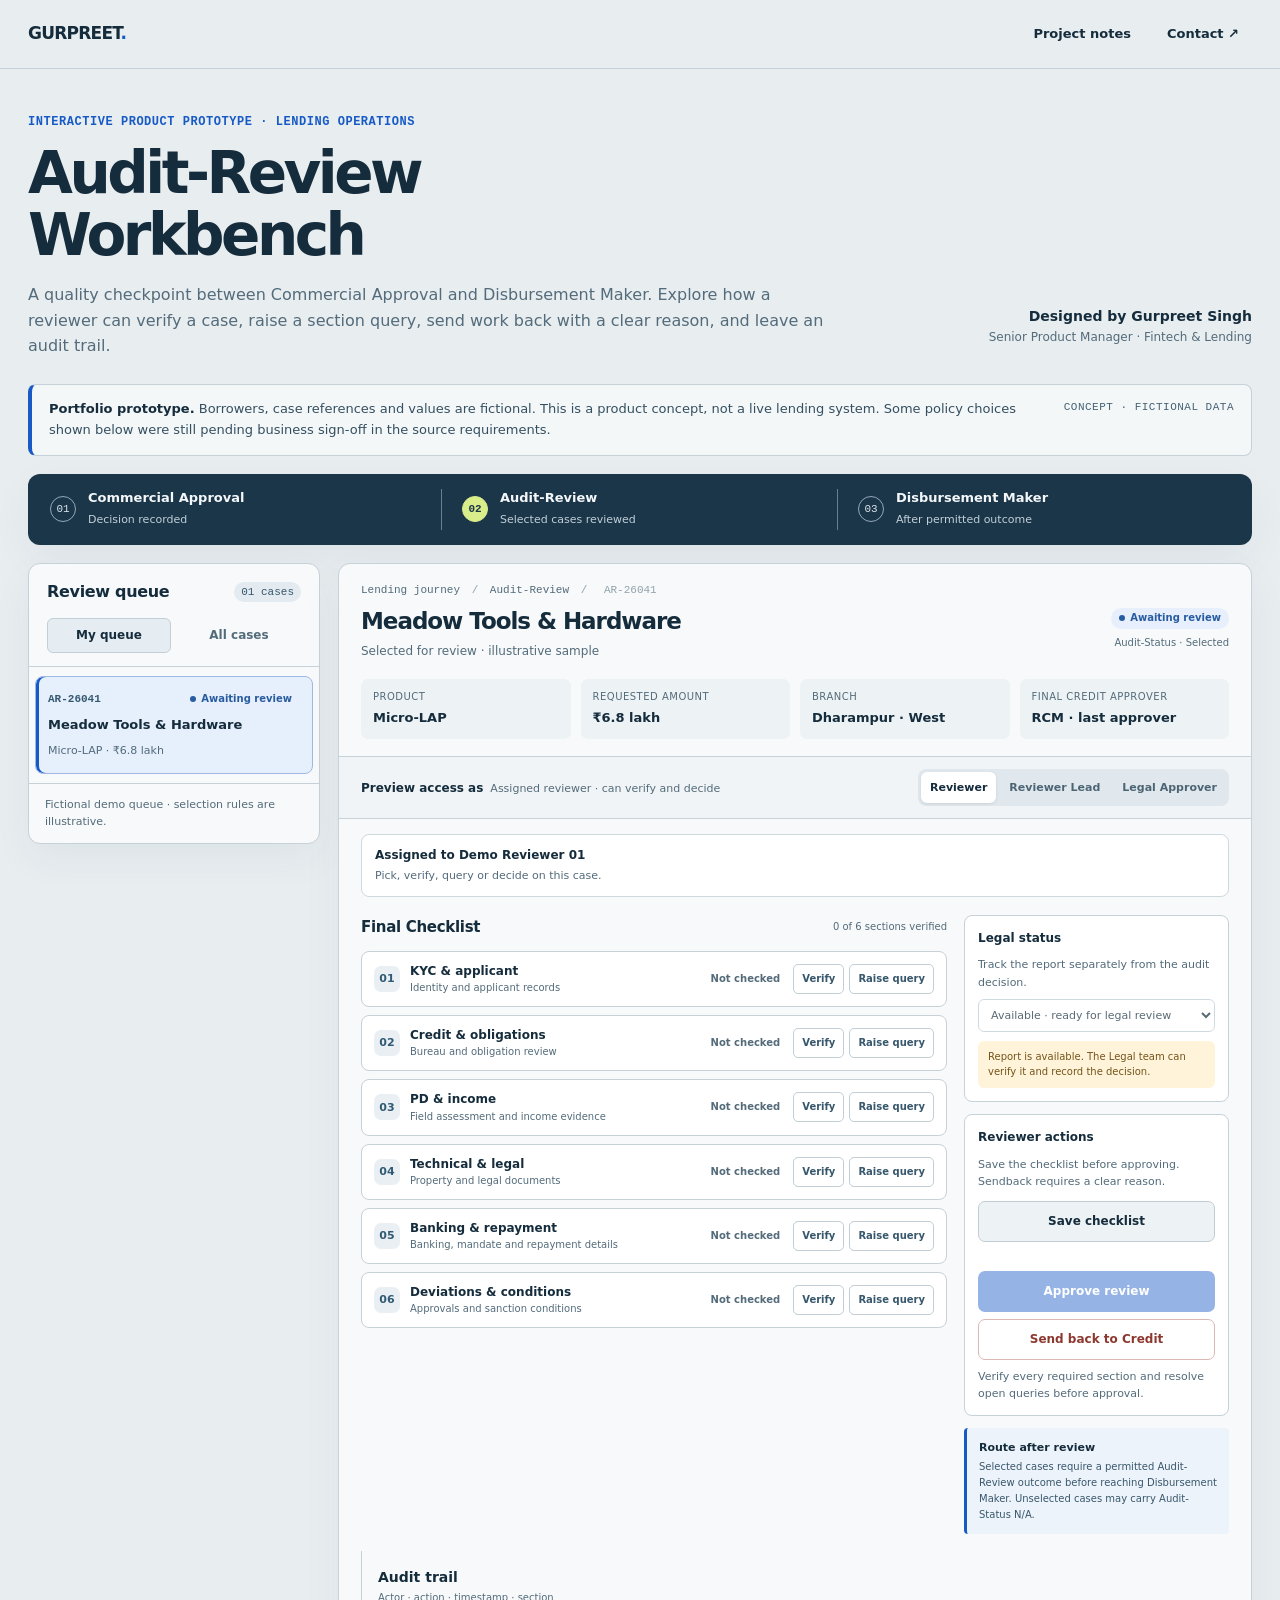
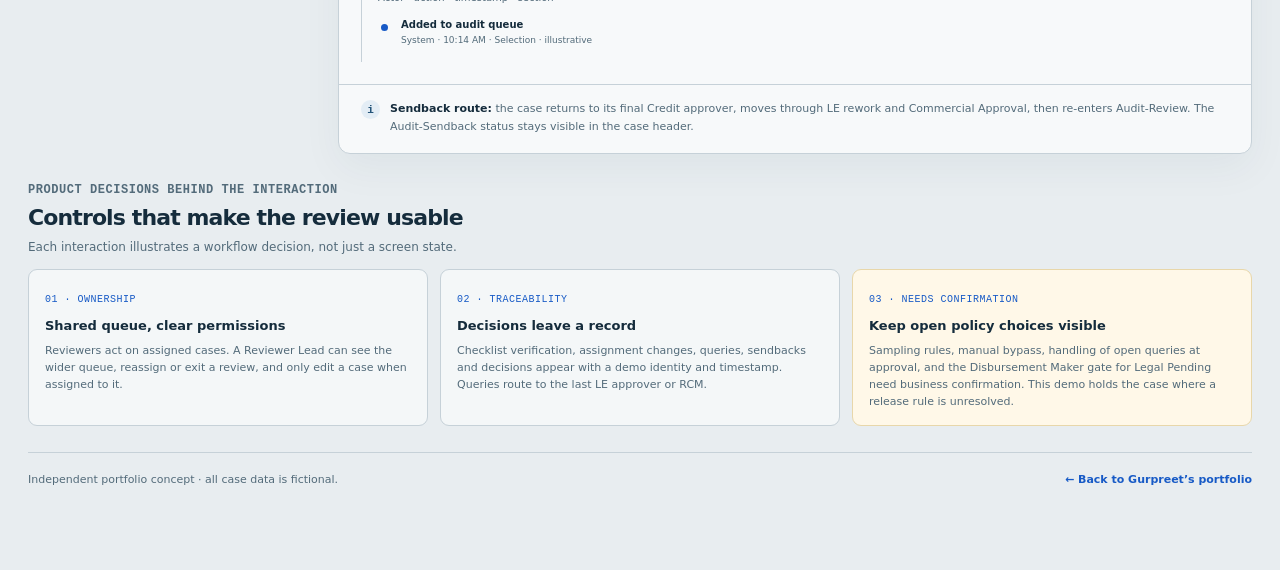
==== audit-review/index.html @ 6a65906a "Add interactive Audit-Review Workbench prototype" ====
<!doctype html>
<html lang="en">
<head>
  <meta charset="utf-8">
  <meta name="viewport" content="width=device-width, initial-scale=1">
  <meta name="theme-color" content="#e8edf0">
  <meta name="description" content="An interactive, fictional loan audit-review workbench prototype by Gurpreet Singh. Explore role-based review, checklist controls, sendbacks, legal status, and audit trails.">
  <link rel="canonical" href="https://gurpreetsinghpadam.com/audit-review/">
  <meta property="og:type" content="website">
  <meta property="og:title" content="Audit-Review Workbench | Gurpreet Singh">
  <meta property="og:description" content="Explore an interactive lending audit-review prototype, built around reviewer decisions, controlled sendbacks and clear audit trails.">
  <title>Audit-Review Workbench | Gurpreet Singh</title>
  <style>
    :root{color-scheme:light;--bg:#e8edf0;--paper:#f7f9fa;--paper-2:#edf2f5;--ink:#152c3c;--muted:#536b7a;--line:#c6d1d8;--blue:#175ac6;--blue-dark:#104a9e;--navy:#1b3549;--navy-2:#294c65;--lime:#d9ed8b;--green:#176748;--green-bg:#e6f3ec;--amber:#845500;--amber-bg:#fff4d9;--red:#9d3b31;--red-bg:#fae9e7;--shadow:0 14px 40px #19354b0d;--radius:12px;--max:1320px;font-family:Manrope,Inter,ui-sans-serif,system-ui,-apple-system,"Segoe UI",sans-serif}
    *{box-sizing:border-box}html{scroll-behavior:smooth;scroll-padding-top:90px}body{margin:0;background:var(--bg);color:var(--ink);font-size:15px;line-height:1.6}button,input,textarea,select{font:inherit}button{cursor:pointer}a{color:inherit}button:focus-visible,a:focus-visible,input:focus-visible,textarea:focus-visible,select:focus-visible{outline:3px solid #4384e2;outline-offset:3px}button:disabled{opacity:.45;cursor:not-allowed}.skip{position:fixed;z-index:30;top:-70px;left:15px;background:var(--blue);color:white;padding:10px 14px;border-radius:6px}.skip:focus{top:12px}.topbar{position:sticky;top:0;z-index:20;background:#e8edf0ed;border-bottom:1px solid var(--line);backdrop-filter:blur(14px)}.topbar-inner{max-width:var(--max);margin:auto;padding:0 28px;min-height:68px;display:flex;justify-content:space-between;align-items:center;gap:16px}.wordmark{text-decoration:none;font-weight:850;letter-spacing:-.045em;font-size:17px}.wordmark span{color:var(--blue)}.top-actions{display:flex;align-items:center;gap:10px}.top-link{font-weight:700;font-size:13px;text-decoration:none;padding:9px 13px;border-radius:7px}.top-link:hover{background:#dce5eb}.page{max-width:var(--max);margin:auto;padding:30px 28px 80px}.intro{display:grid;grid-template-columns:minmax(0,1fr) 290px;gap:28px;align-items:end;padding:14px 0 25px}.eyebrow,.mono{font-family:"DM Mono",ui-monospace,SFMono-Regular,monospace;letter-spacing:.045em}.eyebrow{text-transform:uppercase;color:var(--blue);font-size:12px;font-weight:700;margin:0 0 11px}.intro h1{font-size:clamp(36px,5vw,58px);letter-spacing:-.06em;line-height:1.06;margin:0;max-width:880px}.intro-copy{font-size:16px;color:var(--muted);max-width:800px;margin:16px 0 0}.byline{font-size:12px;color:var(--muted);text-align:right}.byline strong{display:block;color:var(--ink);font-size:14px}.banner{display:flex;justify-content:space-between;align-items:flex-start;gap:18px;padding:14px 17px;background:#f4f7f8;border:1px solid var(--line);border-left:4px solid var(--blue);border-radius:8px;color:#344f60;font-size:13px;margin:0 0 18px}.banner p{margin:0}.banner strong{color:var(--ink)}.banner .mono{white-space:nowrap;font-size:11px;color:#466174}.journey{display:grid;grid-template-columns:repeat(3,1fr);padding:15px 18px;background:var(--navy);border-radius:var(--radius);color:#f4f7f9;box-shadow:var(--shadow);margin-bottom:18px}.journey-step{display:flex;align-items:center;gap:12px;position:relative;padding:0 20px;border-right:1px solid #658094}.journey-step:first-child{padding-left:4px}.journey-step:last-child{border:0}.journey-num{width:26px;height:26px;border:1px solid #92a9b9;border-radius:50%;display:grid;place-items:center;font:11px ui-monospace,monospace;color:#d9e5ec;flex:none}.journey-step.active .journey-num{background:var(--lime);color:var(--navy);border-color:var(--lime);font-weight:800}.journey-label{display:block;font-size:13px;font-weight:750;line-height:1.35}.journey-step small{font-size:11px;color:#c1d0d9}.workspace{display:grid;grid-template-columns:292px minmax(0,1fr);gap:18px;align-items:start}.panel{background:var(--paper);border:1px solid var(--line);border-radius:var(--radius);box-shadow:var(--shadow)}.queue{overflow:hidden}.panel-head{padding:18px 18px 13px;border-bottom:1px solid var(--line)}.panel-head-row{display:flex;align-items:center;justify-content:space-between;gap:10px}.panel-head h2,.panel-head h3{font-size:16px;line-height:1.3;margin:0;letter-spacing:-.02em}.count{font:11px ui-monospace,monospace;background:#e3ebf0;color:#37576d;padding:4px 7px;border-radius:99px}.queue-tools{display:flex;gap:6px;margin-top:15px}.queue-tools button{flex:1;background:transparent;border:1px solid transparent;color:var(--muted);font-size:12px;font-weight:700;padding:7px;border-radius:6px}.queue-tools button[aria-pressed=true]{background:#e6edf2;color:var(--ink);border-color:#c2cfd7}.queue-list{padding:6px}.queue-item{width:100%;text-align:left;display:block;border:1px solid transparent;background:transparent;color:var(--ink);padding:12px;border-radius:8px;margin:3px 0}.queue-item:hover{background:#eef3f6}.queue-item[aria-current=true]{background:#e6effc;border-color:#9eb9e4;box-shadow:inset 3px 0 0 var(--blue)}.queue-title{display:flex;justify-content:space-between;gap:8px;align-items:center}.queue-id{font:11px ui-monospace,monospace;font-weight:700;color:#355970}.queue-item strong{display:block;font-size:13px;margin:6px 0 3px;line-height:1.4}.queue-meta{font-size:11px;color:var(--muted)}.pill{display:inline-flex;align-items:center;gap:5px;border-radius:999px;padding:4px 8px;font-size:10px;font-weight:800;line-height:1.25;white-space:nowrap;background:#e7edf1;color:#3b596b}.pill::before{content:"";width:6px;height:6px;border-radius:50%;background:currentColor}.pill.blue{background:#e7effd;color:#285ca0}.pill.green{background:var(--green-bg);color:var(--green)}.pill.amber{background:var(--amber-bg);color:var(--amber)}.pill.red{background:var(--red-bg);color:var(--red)}.queue-foot{border-top:1px solid var(--line);padding:12px 16px;font-size:11px;color:var(--muted)}.detail{min-width:0}.case-head{padding:20px 22px 17px;border-bottom:1px solid var(--line)}.crumbs{font:11px ui-monospace,monospace;color:var(--muted);margin-bottom:12px}.crumbs span{color:#90a2ad;padding:0 5px}.case-head-main{display:flex;justify-content:space-between;align-items:flex-start;gap:16px}.case-head h2{font-size:23px;letter-spacing:-.045em;line-height:1.2;margin:0 0 6px}.case-sub{font-size:12px;color:var(--muted);margin:0}.case-state{display:flex;flex-direction:column;align-items:flex-end;gap:6px}.case-state small{font-size:10px;color:var(--muted)}.case-facts{display:grid;grid-template-columns:repeat(4,minmax(0,1fr));gap:10px;margin-top:18px}.fact{padding:10px 12px;background:#edf2f5;border-radius:7px;min-width:0}.fact span{display:block;color:var(--muted);font-size:10px;text-transform:uppercase;letter-spacing:.05em}.fact strong{display:block;font-size:13px;margin-top:3px;overflow-wrap:anywhere}.rolebar{display:flex;justify-content:space-between;align-items:center;gap:14px;padding:12px 22px;background:#f0f4f6;border-bottom:1px solid var(--line)}.rolelabel{font-size:12px;font-weight:800}.rolehint{font-size:11px;color:var(--muted);margin-left:7px}.role-switch{display:flex;gap:4px;padding:3px;background:#e1e8ed;border-radius:8px}.role-switch button{border:0;background:transparent;color:#4c6575;font-size:11px;font-weight:750;padding:7px 9px;border-radius:6px}.role-switch button[aria-pressed=true]{background:#fff;color:var(--ink);box-shadow:0 1px 3px #18334620}.assignment{margin:15px 22px 0;padding:11px 13px;border:1px solid #ced9df;border-radius:8px;background:#fff;font-size:12px;display:flex;align-items:center;justify-content:space-between;gap:12px}.assignment strong{font-size:12px}.assignment p{margin:2px 0 0;color:var(--muted);font-size:11px}.small-btn{border:1px solid #aabcc7;background:#fff;color:var(--ink);border-radius:6px;padding:7px 10px;font-size:11px;font-weight:750;white-space:nowrap}.small-btn:hover:not(:disabled){background:#eaf1f5}.content-grid{display:grid;grid-template-columns:minmax(0,1fr) 265px;gap:17px;padding:18px 22px 22px}.subhead{display:flex;align-items:center;justify-content:space-between;gap:10px;margin:0 0 12px}.subhead h3{font-size:15px;margin:0;letter-spacing:-.02em}.subhead span{font-size:10px;color:var(--muted)}.checklist{display:grid;gap:8px}.section-card{border:1px solid var(--line);border-radius:8px;background:#fff;overflow:hidden}.section-summary{display:flex;align-items:center;gap:10px;padding:11px 12px}.section-icon{width:26px;height:26px;display:grid;place-items:center;border-radius:7px;background:#e9eff3;color:#315a74;font-size:11px;font-weight:850;flex:none}.section-info{min-width:0;flex:1}.section-info strong{display:block;font-size:12px;line-height:1.35}.section-info small{display:block;color:var(--muted);font-size:10px;line-height:1.4;margin-top:2px}.section-actions{display:flex;gap:5px}.section-actions button{border:1px solid #c1ced6;background:#fff;color:#36576c;font-size:10px;font-weight:750;border-radius:5px;padding:6px 8px;white-space:nowrap}.section-actions button:hover:not(:disabled){border-color:#6c94b0;background:#eff5f8}.section-state{font-size:10px;font-weight:800;color:var(--muted);margin-right:3px}.section-state.verified{color:var(--green)}.section-state.queried{color:var(--amber)}.section-query{border-top:1px solid #e2e8ec;background:#fff9e9;padding:10px 12px 10px 48px;font-size:11px;color:#684f20}.section-query p{margin:0 0 7px}.section-query button{font-size:10px;border:0;background:none;text-decoration:underline;color:#5b4a27;padding:0}.decision-panel{display:flex;flex-direction:column;gap:12px}.decision-box{border:1px solid var(--line);border-radius:8px;background:#fff;padding:13px}.decision-box h4{font-size:12px;margin:0 0 8px}.decision-box p{margin:0;font-size:11px;color:var(--muted)}.legal-select{width:100%;margin-top:8px;border:1px solid #bccad3;border-radius:6px;background:#fff;color:var(--ink);padding:8px;font-size:11px}.legal-note{padding:9px 10px;border-radius:6px;background:var(--amber-bg);color:#73531b;font-size:10px;line-height:1.45;margin-top:9px}.actions-stack{display:grid;gap:7px}.primary-btn,.secondary-btn,.danger-btn{border:1px solid transparent;border-radius:7px;padding:10px 12px;font-size:12px;font-weight:800;text-align:center}.primary-btn{background:var(--blue);color:white}.primary-btn:hover:not(:disabled){background:var(--blue-dark)}.secondary-btn{background:#edf2f5;border-color:#c1cdd5;color:var(--ink)}.secondary-btn:hover:not(:disabled){background:#e1e9ee}.danger-btn{background:#fff;border-color:#ddb8b4;color:#8d382f}.danger-btn:hover:not(:disabled){background:var(--red-bg)}.hint{font-size:10px;line-height:1.5;color:var(--muted);margin:0}.saved-state{color:var(--green);font-size:10px;font-weight:800;min-height:15px}.gate-note{padding:11px 12px;background:#edf3fa;border-left:3px solid var(--blue);border-radius:4px;font-size:10px;color:#38576c}.gate-note strong{display:block;font-size:11px;color:var(--ink);margin-bottom:2px}.trail{padding:15px 16px;border-left:1px solid var(--line);min-width:0}.trail h3{font-size:14px;margin:0}.trail-intro{font-size:10px;color:var(--muted);margin:2px 0 12px}.trail-list{list-style:none;margin:0;padding:0}.trail-item{position:relative;padding:0 0 13px 18px;border-left:1px solid #bdcbd3;margin-left:4px}.trail-item:last-child{border-left-color:transparent;padding-bottom:0}.trail-item::before{content:"";position:absolute;left:-4px;top:4px;width:7px;height:7px;border-radius:50%;background:#7f99aa;border:2px solid var(--paper)}.trail-item.new::before{background:var(--blue)}.trail-item strong{display:block;font-size:10px;line-height:1.4}.trail-item small{display:block;font-size:9px;color:var(--muted);line-height:1.45;margin-top:2px}.trail-empty{font-size:11px;color:var(--muted);padding:8px 0}.scenario-banner{display:none;margin:0 22px 0;padding:10px 12px;border:1px solid #e6cf95;border-radius:7px;background:#fff8e5;color:#76571c;font-size:11px}.scenario-banner.show{display:block}.scenario-banner strong{display:block;color:#604612;margin-bottom:2px}.decision-note{border-top:1px solid var(--line);padding:15px 22px 17px;display:flex;gap:10px;align-items:flex-start;color:var(--muted);font-size:11px}.decision-note strong{color:var(--ink)}.note-dot{width:19px;height:19px;border-radius:50%;background:#e3edf5;color:#235479;display:grid;place-items:center;font:800 11px ui-monospace,monospace;flex:none}.design-notes{margin-top:24px}.design-head{display:flex;justify-content:space-between;align-items:end;gap:15px;margin-bottom:12px}.design-head h2{font-size:22px;letter-spacing:-.04em;margin:0}.design-head p{font-size:12px;color:var(--muted);margin:3px 0 0}.note-grid{display:grid;grid-template-columns:repeat(3,1fr);gap:12px}.design-note{padding:15px 16px;background:#f4f7f8;border:1px solid var(--line);border-radius:9px}.design-note span{font:10px ui-monospace,monospace;text-transform:uppercase;letter-spacing:.05em;color:var(--blue)}.design-note h3{font-size:13px;margin:7px 0 5px}.design-note p{font-size:11px;color:var(--muted);margin:0;line-height:1.55}.design-note.open{background:#fff8e8;border-color:#e8d7aa}.footer{margin-top:26px;padding-top:18px;border-top:1px solid var(--line);display:flex;justify-content:space-between;gap:14px;font-size:11px;color:var(--muted)}.footer a{font-weight:750;color:var(--blue);text-decoration:none}.footer a:hover{text-decoration:underline}.dialog{width:min(480px,calc(100% - 28px));border:1px solid var(--line);border-radius:12px;background:var(--paper);color:var(--ink);padding:0;box-shadow:0 25px 90px #0e243c40}.dialog::backdrop{background:#122a3d80;backdrop-filter:blur(2px)}.dialog-head{padding:18px 20px;border-bottom:1px solid var(--line)}.dialog-head h2{font-size:19px;letter-spacing:-.035em;margin:0}.dialog-head p{font-size:12px;color:var(--muted);margin:4px 0 0}.dialog-body{padding:18px 20px}.dialog-body label{display:block;font-size:12px;font-weight:800;margin:0 0 7px}.dialog-body textarea,.dialog-body input{width:100%;border:1px solid #b8c7d0;border-radius:7px;padding:10px;background:#fff;color:var(--ink);resize:vertical}.dialog-body textarea{min-height:112px}.field-meta{display:flex;justify-content:space-between;font-size:10px;color:var(--muted);margin-top:5px}.dialog-actions{display:flex;justify-content:flex-end;gap:8px;padding:0 20px 18px}.toast{position:fixed;z-index:40;right:22px;bottom:22px;max-width:min(380px,calc(100vw - 44px));padding:12px 15px;border-radius:8px;background:var(--navy);color:#fff;box-shadow:0 8px 32px #152c3c30;font-size:12px;transform:translateY(12px);opacity:0;pointer-events:none;transition:opacity .18s,transform .18s}.toast.show{transform:translateY(0);opacity:1}.sr-only{position:absolute;width:1px;height:1px;padding:0;margin:-1px;overflow:hidden;clip:rect(0,0,0,0);white-space:nowrap;border:0}
    @media(max-width:1000px){.workspace{grid-template-columns:250px minmax(0,1fr)}.content-grid{grid-template-columns:minmax(0,1fr) 220px;padding-left:17px;padding-right:17px}.case-facts{grid-template-columns:repeat(2,minmax(0,1fr))}.intro{grid-template-columns:minmax(0,1fr) 220px}.section-actions button{padding:6px}.rolehint{display:none}}
    @media(max-width:760px){.topbar-inner{padding:0 16px;min-height:60px}.page{padding:22px 16px 56px}.intro{display:block;padding-top:6px}.intro h1{font-size:clamp(36px,10vw,50px)}.byline{text-align:left;margin-top:13px}.banner{display:block}.banner .mono{display:block;margin-top:5px}.journey{padding:12px;gap:0}.journey-step{padding:0 9px;gap:7px}.journey-step:first-child{padding-left:0}.journey-num{width:22px;height:22px;font-size:9px}.journey-label{font-size:10px}.journey-step small{font-size:9px}.workspace{grid-template-columns:1fr}.queue{order:2}.detail{order:1}.queue-list{display:grid;grid-template-columns:repeat(3,minmax(170px,1fr));overflow:auto}.queue-tools{max-width:330px}.case-head{padding:16px}.case-head-main{display:block}.case-state{align-items:flex-start;margin-top:10px;flex-direction:row;flex-wrap:wrap}.case-head h2{font-size:21px}.rolebar{padding:10px 14px;align-items:flex-start;flex-direction:column}.role-switch{width:100%}.role-switch button{flex:1}.assignment{margin:12px 14px 0}.content-grid{grid-template-columns:1fr;padding:15px 14px}.trail{border-left:0;border-top:1px solid var(--line);padding:14px 0 0}.trail-list{display:grid;grid-template-columns:repeat(2,minmax(0,1fr));gap:8px}.trail-item{padding-bottom:6px}.decision-note{padding:13px 14px}.scenario-banner{margin-left:14px;margin-right:14px}.note-grid{grid-template-columns:1fr}.design-head{display:block}.footer{display:block}.footer>*{display:block;margin:5px 0}.queue-foot{padding:10px 12px}}
    @media(max-width:430px){.top-link{font-size:11px;padding:8px}.top-actions{gap:1px}.journey-step{display:block;text-align:center}.journey-num{margin:0 auto 5px}.journey-step small{display:none}.case-facts{gap:7px}.fact{padding:8px}.fact strong{font-size:12px}.section-summary{align-items:flex-start;flex-wrap:wrap}.section-info{width:calc(100% - 44px)}.section-actions{width:100%;padding-left:36px}.section-actions button{flex:1}.section-state{margin-left:auto}.queue-list{grid-template-columns:repeat(3,175px)}}
    @media(prefers-reduced-motion:reduce){*,*::before,*::after{scroll-behavior:auto!important;transition:none!important}}
  </style>
</head>
<body>
  <a class="skip" href="#workbench">Skip to workbench</a>
  <header class="topbar">
    <div class="topbar-inner">
      <a class="wordmark" href="https://gurpreetsinghpadam.com/">GURPREET<span>.</span></a>
      <div class="top-actions"><a class="top-link" href="https://gurpreetsinghpadam.com/#work">Project notes</a><a class="top-link" href="https://gurpreetsinghpadam.com/#contact">Contact ↗</a></div>
    </div>
  </header>
  <main id="workbench" class="page">
    <header class="intro">
      <div><p class="eyebrow">Interactive product prototype · lending operations</p><h1>Audit-Review<br>Workbench</h1><p class="intro-copy">A quality checkpoint between Commercial Approval and Disbursement Maker. Explore how a reviewer can verify a case, raise a section query, send work back with a clear reason, and leave an audit trail.</p></div>
      <p class="byline"><strong>Designed by Gurpreet Singh</strong>Senior Product Manager · Fintech &amp; Lending</p>
    </header>
    <aside class="banner" aria-label="Prototype disclosure"><p><strong>Portfolio prototype.</strong> Borrowers, case references and values are fictional. This is a product concept, not a live lending system. Some policy choices shown below were still pending business sign-off in the source requirements.</p><span class="mono">CONCEPT · FICTIONAL DATA</span></aside>
    <section class="journey" aria-label="Loan journey position">
      <div class="journey-step"><span class="journey-num">01</span><span><span class="journey-label">Commercial Approval</span><small>Decision recorded</small></span></div>
      <div class="journey-step active"><span class="journey-num">02</span><span><span class="journey-label">Audit-Review</span><small>Selected cases reviewed</small></span></div>
      <div class="journey-step"><span class="journey-num">03</span><span><span class="journey-label">Disbursement Maker</span><small>After permitted outcome</small></span></div>
    </section>
    <section class="workspace" aria-label="Interactive Audit-Review workspace">
      <aside class="queue panel" aria-label="Review queue">
        <div class="panel-head"><div class="panel-head-row"><h2>Review queue</h2><span id="queue-count" class="count">03 cases</span></div><div class="queue-tools" role="group" aria-label="Queue filter"><button id="filter-mine" type="button" aria-pressed="true">My queue</button><button id="filter-all" type="button" aria-pressed="false">All cases</button></div></div>
        <div id="queue-list" class="queue-list"></div>
        <div class="queue-foot">Fictional demo queue · selection rules are illustrative.</div>
      </aside>
      <section class="detail panel" aria-labelledby="case-title">
        <header class="case-head">
          <div class="crumbs">Lending journey <span>/</span> Audit-Review <span>/</span> <span id="crumb-case">AR-26041</span></div>
          <div class="case-head-main"><div><h2 id="case-title">Review case</h2><p id="case-sub" class="case-sub">Selected for audit review · awaiting reviewer action</p></div><div class="case-state"><span id="status-pill" class="pill blue">Awaiting review</span><small id="audit-status">Audit-Status · Selected</small></div></div>
          <div class="case-facts"><div class="fact"><span>Product</span><strong id="case-product">Micro-LAP</strong></div><div class="fact"><span>Requested amount</span><strong id="case-amount">₹6.8 lakh</strong></div><div class="fact"><span>Branch</span><strong id="case-branch">Dharampur · West</strong></div><div class="fact"><span>Final credit approver</span><strong id="case-approver">RCM · last approver</strong></div></div>
        </header>
        <div class="rolebar"><div><span class="rolelabel">Preview access as</span><span id="role-hint" class="rolehint">Assigned reviewer · can verify and decide</span></div><div class="role-switch" role="group" aria-label="Preview role"><button type="button" data-role="reviewer" aria-pressed="true">Reviewer</button><button type="button" data-role="lead" aria-pressed="false">Reviewer Lead</button><button type="button" data-role="legal" aria-pressed="false">Legal Approver</button></div></div>
        <div id="assignment" class="assignment"><div><strong id="assigned-text">Assigned to Demo Reviewer 01</strong><p id="assigned-help">Pick, verify, query or decide on this case.</p></div><button id="assignment-action" class="small-btn" type="button" hidden></button></div>
        <div id="scenario-banner" class="scenario-banner" role="status"></div>
        <div class="content-grid">
          <section aria-labelledby="checklist-title"><div class="subhead"><h3 id="checklist-title">Final Checklist</h3><span id="checklist-progress">0 of 6 sections verified</span></div><div id="checklist" class="checklist"></div></section>
          <aside class="decision-panel" aria-label="Decision and legal status">
            <div class="decision-box"><h4>Legal status</h4><p>Track the report separately from the audit decision.</p><select id="legal-status" class="legal-select" aria-label="Legal report status"><option value="available">Available · ready for legal review</option><option value="awaiting">Awaiting · report not yet available</option><option value="pending">Pending · received, verification due</option><option value="complete">Complete · verified by Legal</option></select><div id="legal-note" class="legal-note"></div></div>
            <div class="decision-box"><h4>Reviewer actions</h4><p>Save the checklist before approving. Sendback requires a clear reason.</p><div class="actions-stack" style="margin-top:10px"><button id="save-checklist" class="secondary-btn" type="button">Save checklist</button><span id="saved-state" class="saved-state" aria-live="polite"></span><button id="approve-case" class="primary-btn" type="button">Approve review</button><button id="sendback-case" class="danger-btn" type="button">Send back to Credit</button></div><p id="decision-hint" class="hint" style="margin-top:9px"></p></div>
            <div class="gate-note"><strong>Route after review</strong>Selected cases require a permitted Audit-Review outcome before reaching Disbursement Maker. Unselected cases may carry Audit-Status N/A.</div>
          </aside>
          <section class="trail" aria-labelledby="trail-title"><h3 id="trail-title">Audit trail</h3><p class="trail-intro">Actor · action · timestamp · section</p><ol id="trail-list" class="trail-list"></ol></section>
        </div>
        <div class="decision-note"><span class="note-dot">i</span><span><strong>Sendback route:</strong> the case returns to its final Credit approver, moves through LE rework and Commercial Approval, then re-enters Audit-Review. The Audit-Sendback status stays visible in the case header.</span></div>
      </section>
    </section>
    <section class="design-notes" aria-labelledby="notes-title"><div class="design-head"><div><p class="eyebrow">Product decisions behind the interaction</p><h2 id="notes-title">Controls that make the review usable</h2><p>Each interaction illustrates a workflow decision, not just a screen state.</p></div></div><div class="note-grid">
      <article class="design-note"><span>01 · ownership</span><h3>Shared queue, clear permissions</h3><p>Reviewers act on assigned cases. A Reviewer Lead can see the wider queue, reassign or exit a review, and only edit a case when assigned to it.</p></article>
      <article class="design-note"><span>02 · traceability</span><h3>Decisions leave a record</h3><p>Checklist verification, assignment changes, queries, sendbacks and decisions appear with a demo identity and timestamp. Queries route to the last LE approver or RCM.</p></article>
      <article class="design-note open"><span>03 · needs confirmation</span><h3>Keep open policy choices visible</h3><p>Sampling rules, manual bypass, handling of open queries at approval, and the Disbursement Maker gate for Legal Pending need business confirmation. This demo holds the case where a release rule is unresolved.</p></article>
    </div></section>
    <footer class="footer"><span>Independent portfolio concept · all case data is fictional.</span><a href="https://gurpreetsinghpadam.com/">← Back to Gurpreet’s portfolio</a></footer>
  </main>
  <dialog id="sendback-dialog" class="dialog" aria-labelledby="sendback-title"><form id="sendback-form"><div class="dialog-head"><h2 id="sendback-title">Send case back to Credit</h2><p>Route to the final Credit approver in the approval history.</p></div><div class="dialog-body"><label for="sendback-reason">Reason for sendback</label><textarea id="sendback-reason" minlength="10" maxlength="1000" required placeholder="Describe the gap and what the owner needs to correct."></textarea><div class="field-meta"><span>10–1,000 characters</span><span id="char-count">0 / 1,000</span></div></div><div class="dialog-actions"><button id="cancel-sendback" class="secondary-btn" type="button">Cancel</button><button class="danger-btn" type="submit">Confirm sendback</button></div></form></dialog>
  <dialog id="query-dialog" class="dialog" aria-labelledby="query-title"><form id="query-form"><div class="dialog-head"><h2 id="query-title">Raise a section query</h2><p id="query-recipient">Route to the last LE approver or RCM.</p></div><div class="dialog-body"><label for="query-text">Question or missing item</label><textarea id="query-text" minlength="5" maxlength="500" required placeholder="Be specific about the item that needs clarification."></textarea><div class="field-meta"><span>5–500 characters</span><span id="query-count">0 / 500</span></div></div><div class="dialog-actions"><button id="cancel-query" class="secondary-btn" type="button">Cancel</button><button class="primary-btn" type="submit">Raise query</button></div></form></dialog>
  <div id="toast" class="toast" role="status" aria-live="polite"></div>
  <script>
  (()=>{
    const sectionSpecs=[['KYC & applicant','Identity and applicant records'],['Credit & obligations','Bureau and obligation review'],['PD & income','Field assessment and income evidence'],['Technical & legal','Property and legal documents'],['Banking & repayment','Banking, mandate and repayment details'],['Deviations & conditions','Approvals and sanction conditions']];
    const makeSections=(verified=false)=>sectionSpecs.map(([name,detail])=>({name,detail,verified,query:null}));
    const cases=[
      {id:'AR-26041',borrower:'Meadow Tools & Hardware',product:'Micro-LAP',amount:'₹6.8 lakh',branch:'Dharampur · West',approver:'RCM · last approver',reason:'Selected for review · illustrative sample',status:'Awaiting review',key:'review',assignee:'Demo Reviewer 01',legal:'available',sections:makeSections(),events:[{actor:'System',action:'Added to audit queue',section:'Selection · illustrative',time:'10:14 AM'}]},
      {id:'AR-26056',borrower:'Aarav Electrical Repairs',product:'Secured MSME',amount:'₹5.2 lakh',branch:'Nandipur · North',approver:'ACM · last approver',reason:'Sent back · awaiting Credit rework',status:'Audit-Sendback',key:'sendback',assignee:'Credit rework · LE',legal:'available',sections:makeSections(true),events:[{actor:'Demo Reviewer 01',action:'Sent back to final Credit approver',section:'Credit & obligations',time:'Yesterday · 4:22 PM'}]},
      {id:'AR-26072',borrower:'Sunrise Cycle Workshop',product:'Micro-LAP',amount:'₹7.4 lakh',branch:'Devgarh · East',approver:'RCM · last approver',reason:'Audit approved · Legal verification due',status:'Approved · Legal Pending',key:'legalPending',assignee:'Legal Approver · Demo',legal:'pending',sections:makeSections(true),events:[{actor:'Demo Reviewer 02',action:'Checklist saved and review approved',section:'All required sections',time:'Today · 9:36 AM'},{actor:'System',action:'Legal report received · verification pending',section:'Legal status',time:'Today · 9:41 AM'}]}
    ];
    let activeId=cases[0].id,role='reviewer',filter='mine',querySection=null,toastTimer;
    const $=id=>document.getElementById(id), list=$('queue-list'), checklist=$('checklist'), trail=$('trail-list');
    const now=()=>new Intl.DateTimeFormat('en-IN',{hour:'2-digit',minute:'2-digit',hour12:true}).format(new Date());
    const current=()=>cases.find(c=>c.id===activeId);
    const canReview=()=>(role==='reviewer'&&current().assignee==='Demo Reviewer 01')||(role==='lead'&&current().assignee==='Demo Reviewer Lead');
    function notify(msg){const t=$('toast');t.textContent=msg;t.classList.add('show');clearTimeout(toastTimer);toastTimer=setTimeout(()=>t.classList.remove('show'),2800)}
    function log(action,section='—',actor){const c=current();c.events.unshift({actor:actor|| (role==='lead'?'Demo Reviewer Lead':role==='legal'?'Demo Legal Approver':'Demo Reviewer 01'),action,section,time:now()});renderTrail()}
    function pillClass(c){return c.key==='review'?'blue':c.key==='sendback'?'red':c.legal==='complete'?'green':'amber'}
    function renderQueue(){
      const visible=filter==='mine'?cases.filter(c=>c.assignee==='Demo Reviewer 01'||c.key==='review'):cases;
      $('queue-count').textContent=String(visible.length).padStart(2,'0')+' cases';list.replaceChildren();
      visible.forEach(c=>{const b=document.createElement('button');b.type='button';b.className='queue-item';b.setAttribute('aria-current',String(c.id===activeId));b.innerHTML='<span class="queue-title"><span class="queue-id">'+c.id+'</span><span class="pill '+pillClass(c)+'">'+c.status+'</span></span><strong></strong><span class="queue-meta"></span>';b.querySelector('strong').textContent=c.borrower;b.querySelector('.queue-meta').textContent=c.product+' · '+c.amount;b.addEventListener('click',()=>{activeId=c.id;render()});list.append(b)});
    }
    function renderTrail(){trail.replaceChildren();const c=current();if(!c.events.length){const li=document.createElement('li');li.className='trail-empty';li.textContent='No actions yet. Your actions will appear here.';trail.append(li);return}c.events.slice(0,8).forEach((e,i)=>{const li=document.createElement('li');li.className='trail-item'+(i===0?' new':'');const strong=document.createElement('strong');strong.textContent=e.action;const small=document.createElement('small');small.textContent=e.actor+' · '+e.time+' · '+e.section;li.append(strong,small);trail.append(li)})}
    function renderChecklist(){
      const c=current();checklist.replaceChildren();let done=0,openQuery=0;
      c.sections.forEach((s,i)=>{if(s.verified)done++;if(s.query?.open)openQuery++;const card=document.createElement('article');card.className='section-card';const row=document.createElement('div');row.className='section-summary';const icon=document.createElement('span');icon.className='section-icon';icon.setAttribute('aria-hidden','true');icon.textContent=String(i+1).padStart(2,'0');const info=document.createElement('div');info.className='section-info';const name=document.createElement('strong');name.textContent=s.name;const detail=document.createElement('small');detail.textContent=s.detail;info.append(name,detail);const state=document.createElement('span');state.className='section-state '+(s.query?.open?'queried':s.verified?'verified':'');state.textContent=s.query?.open?'Query open':s.verified?'Verified':'Not checked';row.append(icon,info,state);
        const actions=document.createElement('div');actions.className='section-actions';const verify=document.createElement('button');verify.type='button';verify.textContent=s.verified?'Verified ✓':'Verify';verify.disabled=!canReview()||c.key!=='review'||!!s.query?.open;verify.setAttribute('aria-label',(s.verified?'Section verified: ':'Verify section: ')+s.name);verify.addEventListener('click',()=>{s.verified=true;c.saved=false;log('Section verified',s.name);render()});const query=document.createElement('button');query.type='button';query.textContent=s.query?.open?'Query raised':'Raise query';query.disabled=!canReview()||c.key!=='review'||!!s.query?.open;query.setAttribute('aria-label','Raise query for '+s.name);query.addEventListener('click',()=>openQuery(i));actions.append(verify,query);row.append(actions);card.append(row);
        if(s.query){const q=document.createElement('div');q.className='section-query';const p=document.createElement('p');p.textContent=(s.query.open?'Open query → ':'Response received · ')+s.query.text;const close=document.createElement('button');close.type='button';close.textContent=s.query.open?'Record response received':'Clear query';close.disabled=role!=='reviewer'||c.key!=='review';close.addEventListener('click',()=>{s.query.open=false;s.verified=true;c.saved=false;log('Query response recorded',s.name,'Demo Reviewer 01');render()});q.append(p,close);card.append(q)}checklist.append(card);
      });
      $('checklist-progress').textContent=done+' of '+c.sections.length+' sections verified'+(openQuery?' · '+openQuery+' open query':'');
      return{done,openQuery};
    }
    function legalCopy(c){if(c.legal==='awaiting')return 'Report not available yet. The reviewer may use the Legal Awaiting path if the remaining checklist is complete.';if(c.legal==='pending')return 'Report received; Legal verification is still due. The Disbursement Maker document gate for this state needs business sign-off.';if(c.legal==='complete')return 'Legal verification recorded. The separate Maker document-gate rule remains a business sign-off item.';return 'Report is available. The Legal team can verify it and record the decision.'}
    function render(){
      const c=current();renderQueue();$('crumb-case').textContent=c.id;$('case-title').textContent=c.borrower;$('case-sub').textContent=c.reason;$('case-product').textContent=c.product;$('case-amount').textContent=c.amount;$('case-branch').textContent=c.branch;$('case-approver').textContent=c.approver;$('status-pill').textContent=c.status;$('status-pill').className='pill '+pillClass(c);$('audit-status').textContent='Audit-Status · '+(c.key==='sendback'?'Audit-Sendback':c.key==='legalPending'?'Selected · Approved':'Selected');$('legal-status').value=c.legal;$('legal-note').textContent=legalCopy(c);$('legal-status').disabled=role!=='legal'||c.key==='sendback';
      document.querySelectorAll('[data-role]').forEach(b=>b.setAttribute('aria-pressed',String(b.dataset.role===role)));
      const currentAssignee=c.assignee;let hint='',assigned='',assignmentHelp='',actionText='',showAssignment=false;
      if(role==='reviewer'){hint=currentAssignee==='Demo Reviewer 01'?'Assigned reviewer · can verify and decide':currentAssignee==='Unassigned'?'Shared queue · pick to begin review':'Read-only · case assigned to another reviewer';assigned=currentAssignee==='Unassigned'?'Available in shared queue':'Assigned to '+currentAssignee;assignmentHelp=currentAssignee==='Demo Reviewer 01'?'Pick, verify, query or decide on this case.':currentAssignee==='Unassigned'?'Pick this case to take ownership before reviewing.':'Only the assigned reviewer can take review actions.';if(currentAssignee==='Unassigned'){showAssignment=true;actionText='Pick this case'}}
      else if(role==='lead'){hint='Queue oversight · read-only unless assigned';assigned='Assigned to '+currentAssignee;assignmentHelp='Reassign, exit, or assign yourself before making review changes.';showAssignment=true;actionText=currentAssignee==='Demo Reviewer Lead'?'Release assignment':'Assign to me'}
      else{hint='Legal verification only';assigned='Legal status · '+c.legal;assignmentHelp='Record legal report receipt or verification; only Legal can update this state.';showAssignment=true;actionText=c.legal==='complete'?'Verified ✓':c.legal==='awaiting'?'Mark report received':'Record verification'}
      $('role-hint').textContent=hint;$('assigned-text').textContent=assigned;$('assigned-help').textContent=assignmentHelp;$('assignment-action').textContent=actionText;$('assignment-action').hidden=!showAssignment;$('assignment-action').disabled=(role==='legal'&&(c.legal==='complete'||c.key==='sendback'))||(role==='lead'&&c.key==='sendback'&&c.assignee==='Demo Reviewer 01');
      $('scenario-banner').classList.toggle('show',c.key==='sendback'||c.key==='legalPending');if(c.key==='sendback'){$('scenario-banner').innerHTML='<strong>Sendback path in progress</strong>Credit rework is expected through LE → Commercial Approval → Audit-Review. Use the demo action below to simulate the case returning for a fresh review.';$('scenario-banner').insertAdjacentHTML('beforeend','<div style="margin-top:8px"><button id="simulate-rework" type="button" class="small-btn">Simulate rework completed</button></div>');$('simulate-rework').addEventListener('click',()=>{c.key='review';c.status='Returned for re-review';c.reason='Rework resubmitted · ready for another review';c.assignee='Demo Reviewer 01';c.sections=makeSections();c.events.unshift({actor:'Demo LE',action:'Rework submitted through Commercial Approval',section:'Re-entry to Audit-Review',time:now()});notify('Case returned to the Audit-Review queue.');render()})}else if(c.key==='legalPending'){$('scenario-banner').innerHTML=c.legal==='complete'?'<strong>Legal verified · release dependency remains</strong>Legal action is recorded. The Maker document-gate behavior for this outcome still needs business sign-off, so this prototype pauses here.':'<strong>Legal Pending · separate status</strong>Audit is approved, but Legal verification is due. The Disbursement Maker document-gate behavior was still an open policy decision; this prototype pauses here instead of assuming release.'}
      $('saved-state').textContent=c.saved?'Checklist saved · changes after save require another save':'';$('save-checklist').disabled=!canReview()||c.key!=='review';const progress=renderChecklist();const blocked=progress.done<c.sections.length||progress.openQuery>0;const approve=$('approve-case');approve.disabled=!canReview()||c.key!=='review'||!c.saved||blocked;
      $('decision-hint').textContent=!canReview()?'Review actions are read-only for this role or assignment.':c.key!=='review'?'This scenario has a separate workflow state; use the indicated role action.':blocked?'Verify every required section and resolve open queries before approval.':!c.saved?'Save the checklist before approving.':'Checklist saved. Choose Approve or Send back.';
      $('sendback-case').disabled=!canReview()||c.key!=='review';if(c.key==='legalPending'){$('legal-status').disabled=true}else if(role==='legal')$('legal-status').disabled=true;
      renderTrail();document.querySelectorAll('.journey-step').forEach((step,i)=>step.classList.toggle('active',i===(c.key==='review'||c.key==='sendback'?1:2)));
    }
    function openQuery(i){querySection=i;$('query-text').value='';$('query-count').textContent='0 / 500';$('query-dialog').showModal();$('query-text').focus()}
    $('query-text').addEventListener('input',e=>$('query-count').textContent=e.target.value.length+' / 500');$('sendback-reason').addEventListener('input',e=>$('char-count').textContent=e.target.value.length+' / 1,000');
    $('query-form').addEventListener('submit',e=>{e.preventDefault();const c=current(),text=$('query-text').value.trim();if(text.length<5)return;c.sections[querySection].query={open:true,text};c.sections[querySection].verified=false;c.saved=false;$('query-dialog').close();log('Section query raised → last LE approver / RCM',c.sections[querySection].name);notify('Query added to the audit trail.');render()});
    $('sendback-form').addEventListener('submit',e=>{e.preventDefault();const c=current(),reason=$('sendback-reason').value.trim();if(reason.length<10||reason.length>1000)return;c.status='Audit-Sendback';c.key='sendback';c.reason='Sent back · Credit rework required';c.assignee='Credit rework · LE';c.saved=false;c.sendbackReason=reason;$('sendback-dialog').close();log('Sent back to final Credit approver',reason.slice(0,90));notify('Sendback recorded. Audit-Sendback is visible in the case header.');render()});
    $('save-checklist').addEventListener('click',()=>{const c=current();if(!canReview()||c.key!=='review')return;c.saved=true;log('Final Checklist saved','All sections');notify('Checklist saved.');render()});$('approve-case').addEventListener('click',()=>{const c=current();if(!canReview()||!c.saved||c.sections.some(s=>!s.verified||s.query?.open))return;if(c.legal==='complete'){c.key='approved';c.status='Approved · Ready for Maker';c.reason='Audit cleared · routed to Disbursement Maker'}else if(c.legal==='pending'){c.key='legalPending';c.status='Approved · Legal Pending';c.reason='Audit approved · Legal verification due'}else if(c.legal==='awaiting'){c.key='legalPending';c.status='Approved · Legal Awaiting';c.reason='Audit approved · Legal report awaited'}else{c.key='legalPending';c.status='Approved · Legal verification';c.reason='Audit approved · Legal verification required'}log('Audit review approved · legal status '+c.legal,'All required sections');notify(c.key==='approved'?'Review approved. Case routed to Disbursement Maker.':'Review approved. Prototype pauses at the legal policy dependency.');render()});
    $('sendback-case').addEventListener('click',()=>{$('sendback-reason').value='';$('char-count').textContent='0 / 1,000';$('sendback-dialog').showModal();$('sendback-reason').focus()});$('cancel-sendback').addEventListener('click',()=>$('sendback-dialog').close());$('cancel-query').addEventListener('click',()=>$('query-dialog').close());
    $('legal-status').addEventListener('change',e=>{const c=current();if(role!=='legal')return;c.legal=e.target.value;log('Legal status changed',c.legal,'Demo Legal Approver');render()});$('assignment-action').addEventListener('click',()=>{const c=current();if(role==='lead'){if(c.assignee==='Demo Reviewer Lead'){c.assignee='Unassigned';log('Review exited · returned to shared queue','Assignment','Demo Reviewer Lead')}else{c.assignee='Demo Reviewer Lead';log('Review assigned to self','Assignment','Demo Reviewer Lead')}notify('Assignment updated.')}else if(role==='reviewer'&&c.assignee==='Unassigned'){c.assignee='Demo Reviewer 01';log('Case picked from shared queue','Assignment','Demo Reviewer 01');notify('Case assigned to you.')}else if(role==='legal'&&c.legal==='awaiting'){c.legal='pending';c.status='Approved · Legal Pending';c.reason='Legal report received · verification due';log('Legal report received','Legal status','Demo Legal Approver');notify('Legal report received. Verification is now due.')}else if(role==='legal'&&c.legal==='pending'||role==='legal'&&c.legal==='available'){c.legal='complete';if(c.key==='legalPending'){c.status='Approved · Maker gate confirmation';c.reason='Legal verification complete · Maker gate needs sign-off'}log('Legal report verified','Legal status','Demo Legal Approver');notify(c.key==='legalPending'?'Legal verification recorded. Maker release rule still needs sign-off.':'Legal verification recorded.')}render()});
    $('filter-mine').addEventListener('click',()=>{filter='mine';$('filter-mine').setAttribute('aria-pressed','true');$('filter-all').setAttribute('aria-pressed','false');renderQueue()});$('filter-all').addEventListener('click',()=>{filter='all';$('filter-mine').setAttribute('aria-pressed','false');$('filter-all').setAttribute('aria-pressed','true');renderQueue()});document.querySelectorAll('[data-role]').forEach(b=>b.addEventListener('click',()=>{role=b.dataset.role;render()}));
    render();
  })();
  </script>
</body>
</html>
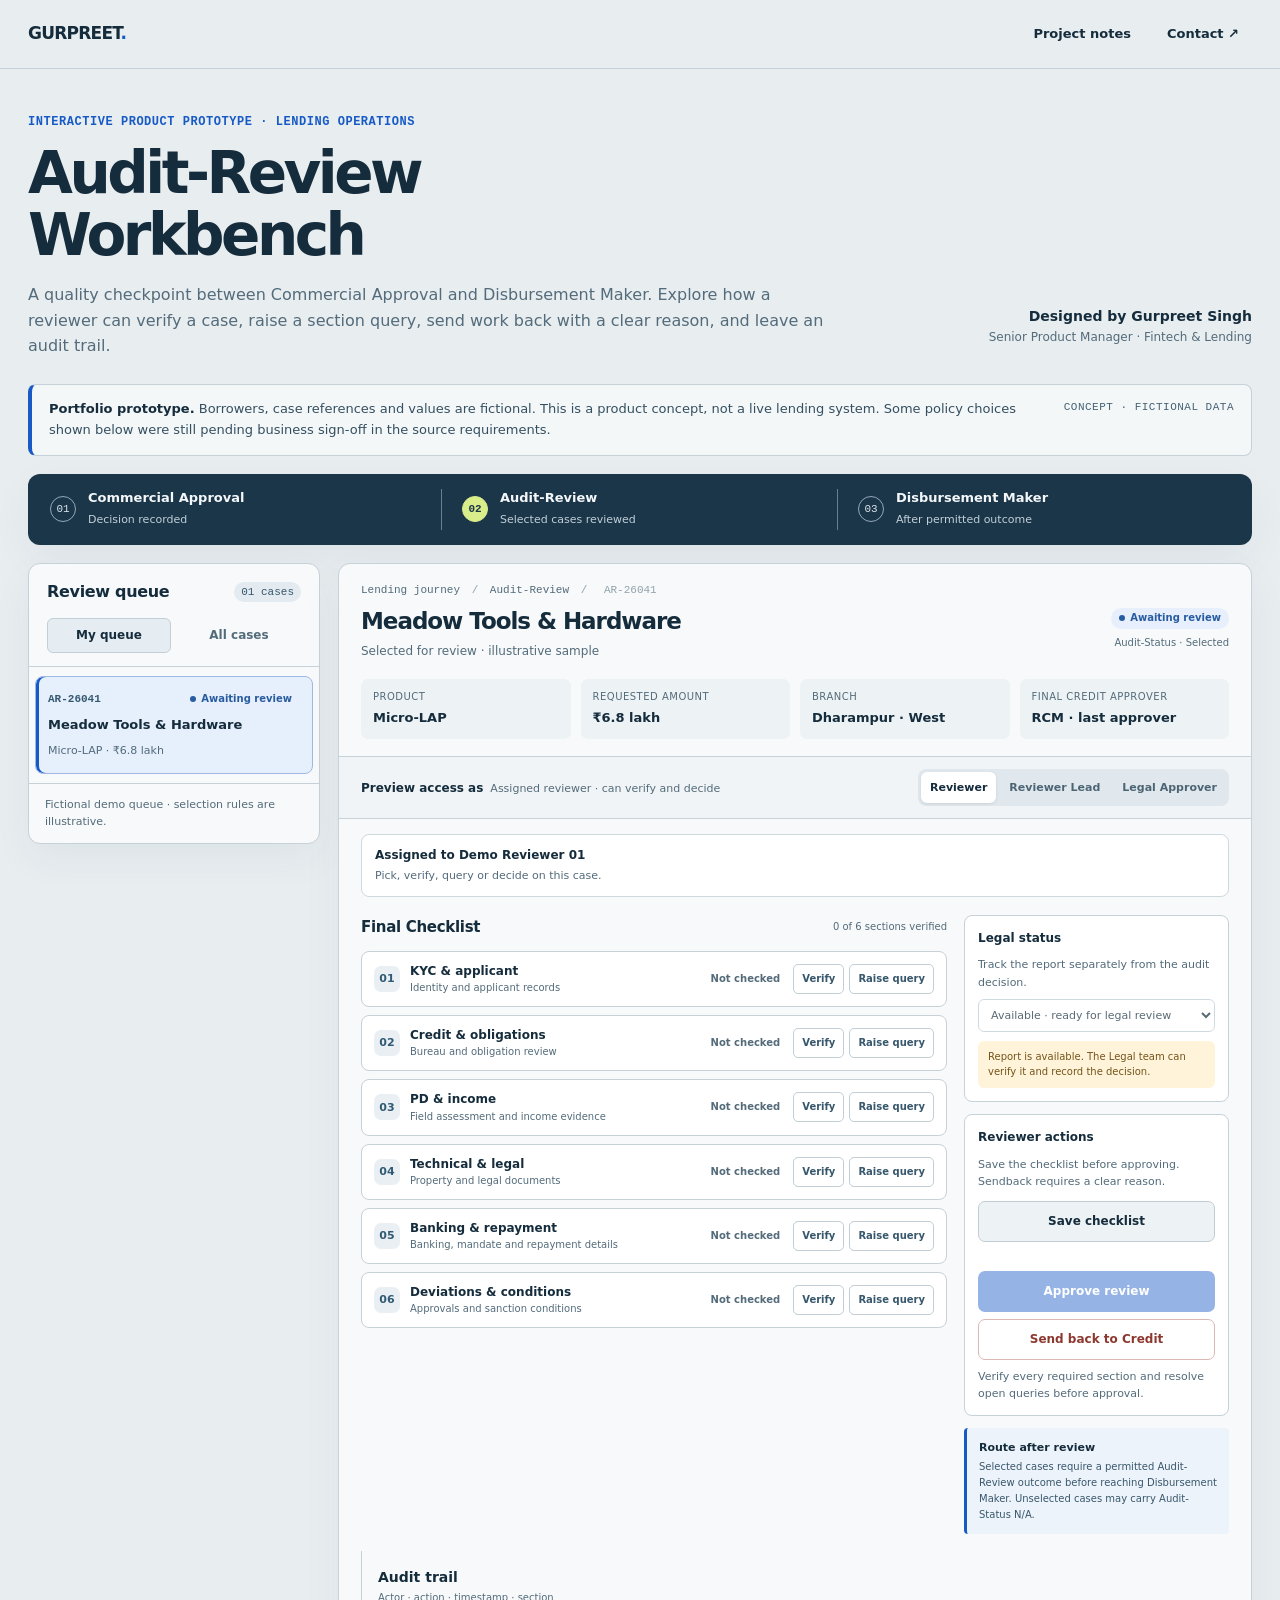
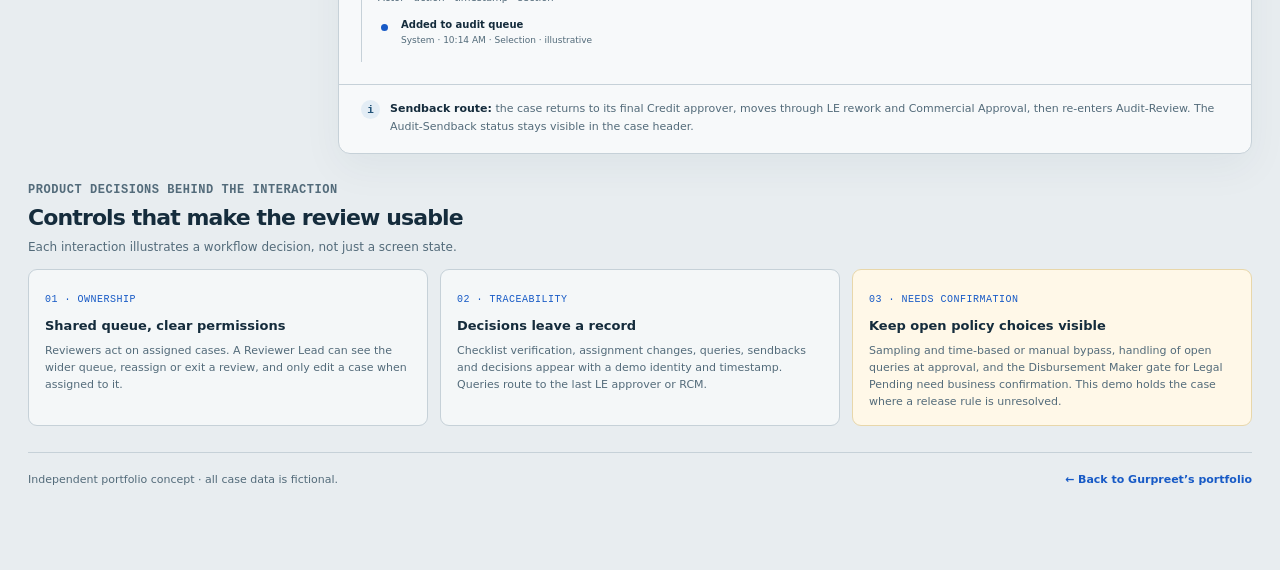
==== commit 2e31e8cf: "Polish Audit-Review queue assignment behavior" ====
--- a/audit-review/index.html
+++ b/audit-review/index.html
@@ -12,9 +12,9 @@
   <title>Audit-Review Workbench | Gurpreet Singh</title>
   <style>
     :root{color-scheme:light;--bg:#e8edf0;--paper:#f7f9fa;--paper-2:#edf2f5;--ink:#152c3c;--muted:#536b7a;--line:#c6d1d8;--blue:#175ac6;--blue-dark:#104a9e;--navy:#1b3549;--navy-2:#294c65;--lime:#d9ed8b;--green:#176748;--green-bg:#e6f3ec;--amber:#845500;--amber-bg:#fff4d9;--red:#9d3b31;--red-bg:#fae9e7;--shadow:0 14px 40px #19354b0d;--radius:12px;--max:1320px;font-family:Manrope,Inter,ui-sans-serif,system-ui,-apple-system,"Segoe UI",sans-serif}
-    *{box-sizing:border-box}html{scroll-behavior:smooth;scroll-padding-top:90px}body{margin:0;background:var(--bg);color:var(--ink);font-size:15px;line-height:1.6}button,input,textarea,select{font:inherit}button{cursor:pointer}a{color:inherit}button:focus-visible,a:focus-visible,input:focus-visible,textarea:focus-visible,select:focus-visible{outline:3px solid #4384e2;outline-offset:3px}button:disabled{opacity:.45;cursor:not-allowed}.skip{position:fixed;z-index:30;top:-70px;left:15px;background:var(--blue);color:white;padding:10px 14px;border-radius:6px}.skip:focus{top:12px}.topbar{position:sticky;top:0;z-index:20;background:#e8edf0ed;border-bottom:1px solid var(--line);backdrop-filter:blur(14px)}.topbar-inner{max-width:var(--max);margin:auto;padding:0 28px;min-height:68px;display:flex;justify-content:space-between;align-items:center;gap:16px}.wordmark{text-decoration:none;font-weight:850;letter-spacing:-.045em;font-size:17px}.wordmark span{color:var(--blue)}.top-actions{display:flex;align-items:center;gap:10px}.top-link{font-weight:700;font-size:13px;text-decoration:none;padding:9px 13px;border-radius:7px}.top-link:hover{background:#dce5eb}.page{max-width:var(--max);margin:auto;padding:30px 28px 80px}.intro{display:grid;grid-template-columns:minmax(0,1fr) 290px;gap:28px;align-items:end;padding:14px 0 25px}.eyebrow,.mono{font-family:"DM Mono",ui-monospace,SFMono-Regular,monospace;letter-spacing:.045em}.eyebrow{text-transform:uppercase;color:var(--blue);font-size:12px;font-weight:700;margin:0 0 11px}.intro h1{font-size:clamp(36px,5vw,58px);letter-spacing:-.06em;line-height:1.06;margin:0;max-width:880px}.intro-copy{font-size:16px;color:var(--muted);max-width:800px;margin:16px 0 0}.byline{font-size:12px;color:var(--muted);text-align:right}.byline strong{display:block;color:var(--ink);font-size:14px}.banner{display:flex;justify-content:space-between;align-items:flex-start;gap:18px;padding:14px 17px;background:#f4f7f8;border:1px solid var(--line);border-left:4px solid var(--blue);border-radius:8px;color:#344f60;font-size:13px;margin:0 0 18px}.banner p{margin:0}.banner strong{color:var(--ink)}.banner .mono{white-space:nowrap;font-size:11px;color:#466174}.journey{display:grid;grid-template-columns:repeat(3,1fr);padding:15px 18px;background:var(--navy);border-radius:var(--radius);color:#f4f7f9;box-shadow:var(--shadow);margin-bottom:18px}.journey-step{display:flex;align-items:center;gap:12px;position:relative;padding:0 20px;border-right:1px solid #658094}.journey-step:first-child{padding-left:4px}.journey-step:last-child{border:0}.journey-num{width:26px;height:26px;border:1px solid #92a9b9;border-radius:50%;display:grid;place-items:center;font:11px ui-monospace,monospace;color:#d9e5ec;flex:none}.journey-step.active .journey-num{background:var(--lime);color:var(--navy);border-color:var(--lime);font-weight:800}.journey-label{display:block;font-size:13px;font-weight:750;line-height:1.35}.journey-step small{font-size:11px;color:#c1d0d9}.workspace{display:grid;grid-template-columns:292px minmax(0,1fr);gap:18px;align-items:start}.panel{background:var(--paper);border:1px solid var(--line);border-radius:var(--radius);box-shadow:var(--shadow)}.queue{overflow:hidden}.panel-head{padding:18px 18px 13px;border-bottom:1px solid var(--line)}.panel-head-row{display:flex;align-items:center;justify-content:space-between;gap:10px}.panel-head h2,.panel-head h3{font-size:16px;line-height:1.3;margin:0;letter-spacing:-.02em}.count{font:11px ui-monospace,monospace;background:#e3ebf0;color:#37576d;padding:4px 7px;border-radius:99px}.queue-tools{display:flex;gap:6px;margin-top:15px}.queue-tools button{flex:1;background:transparent;border:1px solid transparent;color:var(--muted);font-size:12px;font-weight:700;padding:7px;border-radius:6px}.queue-tools button[aria-pressed=true]{background:#e6edf2;color:var(--ink);border-color:#c2cfd7}.queue-list{padding:6px}.queue-item{width:100%;text-align:left;display:block;border:1px solid transparent;background:transparent;color:var(--ink);padding:12px;border-radius:8px;margin:3px 0}.queue-item:hover{background:#eef3f6}.queue-item[aria-current=true]{background:#e6effc;border-color:#9eb9e4;box-shadow:inset 3px 0 0 var(--blue)}.queue-title{display:flex;justify-content:space-between;gap:8px;align-items:center}.queue-id{font:11px ui-monospace,monospace;font-weight:700;color:#355970}.queue-item strong{display:block;font-size:13px;margin:6px 0 3px;line-height:1.4}.queue-meta{font-size:11px;color:var(--muted)}.pill{display:inline-flex;align-items:center;gap:5px;border-radius:999px;padding:4px 8px;font-size:10px;font-weight:800;line-height:1.25;white-space:nowrap;background:#e7edf1;color:#3b596b}.pill::before{content:"";width:6px;height:6px;border-radius:50%;background:currentColor}.pill.blue{background:#e7effd;color:#285ca0}.pill.green{background:var(--green-bg);color:var(--green)}.pill.amber{background:var(--amber-bg);color:var(--amber)}.pill.red{background:var(--red-bg);color:var(--red)}.queue-foot{border-top:1px solid var(--line);padding:12px 16px;font-size:11px;color:var(--muted)}.detail{min-width:0}.case-head{padding:20px 22px 17px;border-bottom:1px solid var(--line)}.crumbs{font:11px ui-monospace,monospace;color:var(--muted);margin-bottom:12px}.crumbs span{color:#90a2ad;padding:0 5px}.case-head-main{display:flex;justify-content:space-between;align-items:flex-start;gap:16px}.case-head h2{font-size:23px;letter-spacing:-.045em;line-height:1.2;margin:0 0 6px}.case-sub{font-size:12px;color:var(--muted);margin:0}.case-state{display:flex;flex-direction:column;align-items:flex-end;gap:6px}.case-state small{font-size:10px;color:var(--muted)}.case-facts{display:grid;grid-template-columns:repeat(4,minmax(0,1fr));gap:10px;margin-top:18px}.fact{padding:10px 12px;background:#edf2f5;border-radius:7px;min-width:0}.fact span{display:block;color:var(--muted);font-size:10px;text-transform:uppercase;letter-spacing:.05em}.fact strong{display:block;font-size:13px;margin-top:3px;overflow-wrap:anywhere}.rolebar{display:flex;justify-content:space-between;align-items:center;gap:14px;padding:12px 22px;background:#f0f4f6;border-bottom:1px solid var(--line)}.rolelabel{font-size:12px;font-weight:800}.rolehint{font-size:11px;color:var(--muted);margin-left:7px}.role-switch{display:flex;gap:4px;padding:3px;background:#e1e8ed;border-radius:8px}.role-switch button{border:0;background:transparent;color:#4c6575;font-size:11px;font-weight:750;padding:7px 9px;border-radius:6px}.role-switch button[aria-pressed=true]{background:#fff;color:var(--ink);box-shadow:0 1px 3px #18334620}.assignment{margin:15px 22px 0;padding:11px 13px;border:1px solid #ced9df;border-radius:8px;background:#fff;font-size:12px;display:flex;align-items:center;justify-content:space-between;gap:12px}.assignment strong{font-size:12px}.assignment p{margin:2px 0 0;color:var(--muted);font-size:11px}.small-btn{border:1px solid #aabcc7;background:#fff;color:var(--ink);border-radius:6px;padding:7px 10px;font-size:11px;font-weight:750;white-space:nowrap}.small-btn:hover:not(:disabled){background:#eaf1f5}.content-grid{display:grid;grid-template-columns:minmax(0,1fr) 265px;gap:17px;padding:18px 22px 22px}.subhead{display:flex;align-items:center;justify-content:space-between;gap:10px;margin:0 0 12px}.subhead h3{font-size:15px;margin:0;letter-spacing:-.02em}.subhead span{font-size:10px;color:var(--muted)}.checklist{display:grid;gap:8px}.section-card{border:1px solid var(--line);border-radius:8px;background:#fff;overflow:hidden}.section-summary{display:flex;align-items:center;gap:10px;padding:11px 12px}.section-icon{width:26px;height:26px;display:grid;place-items:center;border-radius:7px;background:#e9eff3;color:#315a74;font-size:11px;font-weight:850;flex:none}.section-info{min-width:0;flex:1}.section-info strong{display:block;font-size:12px;line-height:1.35}.section-info small{display:block;color:var(--muted);font-size:10px;line-height:1.4;margin-top:2px}.section-actions{display:flex;gap:5px}.section-actions button{border:1px solid #c1ced6;background:#fff;color:#36576c;font-size:10px;font-weight:750;border-radius:5px;padding:6px 8px;white-space:nowrap}.section-actions button:hover:not(:disabled){border-color:#6c94b0;background:#eff5f8}.section-state{font-size:10px;font-weight:800;color:var(--muted);margin-right:3px}.section-state.verified{color:var(--green)}.section-state.queried{color:var(--amber)}.section-query{border-top:1px solid #e2e8ec;background:#fff9e9;padding:10px 12px 10px 48px;font-size:11px;color:#684f20}.section-query p{margin:0 0 7px}.section-query button{font-size:10px;border:0;background:none;text-decoration:underline;color:#5b4a27;padding:0}.decision-panel{display:flex;flex-direction:column;gap:12px}.decision-box{border:1px solid var(--line);border-radius:8px;background:#fff;padding:13px}.decision-box h4{font-size:12px;margin:0 0 8px}.decision-box p{margin:0;font-size:11px;color:var(--muted)}.legal-select{width:100%;margin-top:8px;border:1px solid #bccad3;border-radius:6px;background:#fff;color:var(--ink);padding:8px;font-size:11px}.legal-note{padding:9px 10px;border-radius:6px;background:var(--amber-bg);color:#73531b;font-size:10px;line-height:1.45;margin-top:9px}.actions-stack{display:grid;gap:7px}.primary-btn,.secondary-btn,.danger-btn{border:1px solid transparent;border-radius:7px;padding:10px 12px;font-size:12px;font-weight:800;text-align:center}.primary-btn{background:var(--blue);color:white}.primary-btn:hover:not(:disabled){background:var(--blue-dark)}.secondary-btn{background:#edf2f5;border-color:#c1cdd5;color:var(--ink)}.secondary-btn:hover:not(:disabled){background:#e1e9ee}.danger-btn{background:#fff;border-color:#ddb8b4;color:#8d382f}.danger-btn:hover:not(:disabled){background:var(--red-bg)}.hint{font-size:10px;line-height:1.5;color:var(--muted);margin:0}.saved-state{color:var(--green);font-size:10px;font-weight:800;min-height:15px}.gate-note{padding:11px 12px;background:#edf3fa;border-left:3px solid var(--blue);border-radius:4px;font-size:10px;color:#38576c}.gate-note strong{display:block;font-size:11px;color:var(--ink);margin-bottom:2px}.trail{padding:15px 16px;border-left:1px solid var(--line);min-width:0}.trail h3{font-size:14px;margin:0}.trail-intro{font-size:10px;color:var(--muted);margin:2px 0 12px}.trail-list{list-style:none;margin:0;padding:0}.trail-item{position:relative;padding:0 0 13px 18px;border-left:1px solid #bdcbd3;margin-left:4px}.trail-item:last-child{border-left-color:transparent;padding-bottom:0}.trail-item::before{content:"";position:absolute;left:-4px;top:4px;width:7px;height:7px;border-radius:50%;background:#7f99aa;border:2px solid var(--paper)}.trail-item.new::before{background:var(--blue)}.trail-item strong{display:block;font-size:10px;line-height:1.4}.trail-item small{display:block;font-size:9px;color:var(--muted);line-height:1.45;margin-top:2px}.trail-empty{font-size:11px;color:var(--muted);padding:8px 0}.scenario-banner{display:none;margin:0 22px 0;padding:10px 12px;border:1px solid #e6cf95;border-radius:7px;background:#fff8e5;color:#76571c;font-size:11px}.scenario-banner.show{display:block}.scenario-banner strong{display:block;color:#604612;margin-bottom:2px}.decision-note{border-top:1px solid var(--line);padding:15px 22px 17px;display:flex;gap:10px;align-items:flex-start;color:var(--muted);font-size:11px}.decision-note strong{color:var(--ink)}.note-dot{width:19px;height:19px;border-radius:50%;background:#e3edf5;color:#235479;display:grid;place-items:center;font:800 11px ui-monospace,monospace;flex:none}.design-notes{margin-top:24px}.design-head{display:flex;justify-content:space-between;align-items:end;gap:15px;margin-bottom:12px}.design-head h2{font-size:22px;letter-spacing:-.04em;margin:0}.design-head p{font-size:12px;color:var(--muted);margin:3px 0 0}.note-grid{display:grid;grid-template-columns:repeat(3,1fr);gap:12px}.design-note{padding:15px 16px;background:#f4f7f8;border:1px solid var(--line);border-radius:9px}.design-note span{font:10px ui-monospace,monospace;text-transform:uppercase;letter-spacing:.05em;color:var(--blue)}.design-note h3{font-size:13px;margin:7px 0 5px}.design-note p{font-size:11px;color:var(--muted);margin:0;line-height:1.55}.design-note.open{background:#fff8e8;border-color:#e8d7aa}.footer{margin-top:26px;padding-top:18px;border-top:1px solid var(--line);display:flex;justify-content:space-between;gap:14px;font-size:11px;color:var(--muted)}.footer a{font-weight:750;color:var(--blue);text-decoration:none}.footer a:hover{text-decoration:underline}.dialog{width:min(480px,calc(100% - 28px));border:1px solid var(--line);border-radius:12px;background:var(--paper);color:var(--ink);padding:0;box-shadow:0 25px 90px #0e243c40}.dialog::backdrop{background:#122a3d80;backdrop-filter:blur(2px)}.dialog-head{padding:18px 20px;border-bottom:1px solid var(--line)}.dialog-head h2{font-size:19px;letter-spacing:-.035em;margin:0}.dialog-head p{font-size:12px;color:var(--muted);margin:4px 0 0}.dialog-body{padding:18px 20px}.dialog-body label{display:block;font-size:12px;font-weight:800;margin:0 0 7px}.dialog-body textarea,.dialog-body input{width:100%;border:1px solid #b8c7d0;border-radius:7px;padding:10px;background:#fff;color:var(--ink);resize:vertical}.dialog-body textarea{min-height:112px}.field-meta{display:flex;justify-content:space-between;font-size:10px;color:var(--muted);margin-top:5px}.dialog-actions{display:flex;justify-content:flex-end;gap:8px;padding:0 20px 18px}.toast{position:fixed;z-index:40;right:22px;bottom:22px;max-width:min(380px,calc(100vw - 44px));padding:12px 15px;border-radius:8px;background:var(--navy);color:#fff;box-shadow:0 8px 32px #152c3c30;font-size:12px;transform:translateY(12px);opacity:0;pointer-events:none;transition:opacity .18s,transform .18s}.toast.show{transform:translateY(0);opacity:1}.sr-only{position:absolute;width:1px;height:1px;padding:0;margin:-1px;overflow:hidden;clip:rect(0,0,0,0);white-space:nowrap;border:0}
+    *{box-sizing:border-box}html{scroll-behavior:smooth;scroll-padding-top:90px}body{margin:0;background:var(--bg);color:var(--ink);font-size:15px;line-height:1.6}button,input,textarea,select{font:inherit}button{cursor:pointer}a{color:inherit}button:focus-visible,a:focus-visible,input:focus-visible,textarea:focus-visible,select:focus-visible{outline:3px solid #4384e2;outline-offset:3px}button:disabled{opacity:.45;cursor:not-allowed}.skip{position:fixed;z-index:30;top:-70px;left:15px;background:var(--blue);color:white;padding:10px 14px;border-radius:6px}.skip:focus{top:12px}.topbar{position:sticky;top:0;z-index:20;background:#e8edf0ed;border-bottom:1px solid var(--line);backdrop-filter:blur(14px)}.topbar-inner{max-width:var(--max);margin:auto;padding:0 28px;min-height:68px;display:flex;justify-content:space-between;align-items:center;gap:16px}.wordmark{text-decoration:none;font-weight:850;letter-spacing:-.045em;font-size:17px}.wordmark span{color:var(--blue)}.top-actions{display:flex;align-items:center;gap:10px}.top-link{font-weight:700;font-size:13px;text-decoration:none;padding:9px 13px;border-radius:7px}.top-link:hover{background:#dce5eb}.page{max-width:var(--max);margin:auto;padding:30px 28px 80px}.intro{display:grid;grid-template-columns:minmax(0,1fr) 290px;gap:28px;align-items:end;padding:14px 0 25px}.eyebrow,.mono{font-family:"DM Mono",ui-monospace,SFMono-Regular,monospace;letter-spacing:.045em}.eyebrow{text-transform:uppercase;color:var(--blue);font-size:12px;font-weight:700;margin:0 0 11px}.intro h1{font-size:clamp(36px,5vw,58px);letter-spacing:-.06em;line-height:1.06;margin:0;max-width:880px}.intro-copy{font-size:16px;color:var(--muted);max-width:800px;margin:16px 0 0}.byline{font-size:12px;color:var(--muted);text-align:right}.byline strong{display:block;color:var(--ink);font-size:14px}.banner{display:flex;justify-content:space-between;align-items:flex-start;gap:18px;padding:14px 17px;background:#f4f7f8;border:1px solid var(--line);border-left:4px solid var(--blue);border-radius:8px;color:#344f60;font-size:13px;margin:0 0 18px}.banner p{margin:0}.banner strong{color:var(--ink)}.banner .mono{white-space:nowrap;font-size:11px;color:#466174}.journey{display:grid;grid-template-columns:repeat(3,1fr);padding:15px 18px;background:var(--navy);border-radius:var(--radius);color:#f4f7f9;box-shadow:var(--shadow);margin-bottom:18px}.journey-step{display:flex;align-items:center;gap:12px;position:relative;padding:0 20px;border-right:1px solid #658094}.journey-step:first-child{padding-left:4px}.journey-step:last-child{border:0}.journey-num{width:26px;height:26px;border:1px solid #92a9b9;border-radius:50%;display:grid;place-items:center;font:11px ui-monospace,monospace;color:#d9e5ec;flex:none}.journey-step.active .journey-num{background:var(--lime);color:var(--navy);border-color:var(--lime);font-weight:800}.journey-label{display:block;font-size:13px;font-weight:750;line-height:1.35}.journey-step small{font-size:11px;color:#c1d0d9}.workspace{display:grid;grid-template-columns:292px minmax(0,1fr);gap:18px;align-items:start}.panel{background:var(--paper);border:1px solid var(--line);border-radius:var(--radius);box-shadow:var(--shadow)}.queue{overflow:hidden}.panel-head{padding:18px 18px 13px;border-bottom:1px solid var(--line)}.panel-head-row{display:flex;align-items:center;justify-content:space-between;gap:10px}.panel-head h2,.panel-head h3{font-size:16px;line-height:1.3;margin:0;letter-spacing:-.02em}.count{font:11px ui-monospace,monospace;background:#e3ebf0;color:#37576d;padding:4px 7px;border-radius:99px}.queue-tools{display:flex;gap:6px;margin-top:15px}.queue-tools button{flex:1;background:transparent;border:1px solid transparent;color:var(--muted);font-size:12px;font-weight:700;padding:7px;border-radius:6px}.queue-tools button[aria-pressed=true]{background:#e6edf2;color:var(--ink);border-color:#c2cfd7}.queue-list{padding:6px}.queue-item{width:100%;text-align:left;display:block;border:1px solid transparent;background:transparent;color:var(--ink);padding:12px;border-radius:8px;margin:3px 0}.queue-item:hover{background:#eef3f6}.queue-item[aria-current=true]{background:#e6effc;border-color:#9eb9e4;box-shadow:inset 3px 0 0 var(--blue)}.queue-title{display:flex;justify-content:space-between;gap:8px;align-items:center}.queue-id{font:11px ui-monospace,monospace;font-weight:700;color:#355970}.queue-item strong{display:block;font-size:13px;margin:6px 0 3px;line-height:1.4}.queue-meta{font-size:11px;color:var(--muted)}.pill{display:inline-flex;align-items:center;gap:5px;border-radius:999px;padding:4px 8px;font-size:10px;font-weight:800;line-height:1.25;white-space:nowrap;background:#e7edf1;color:#3b596b}.pill::before{content:"";width:6px;height:6px;border-radius:50%;background:currentColor}.pill.blue{background:#e7effd;color:#285ca0}.pill.green{background:var(--green-bg);color:var(--green)}.pill.amber{background:var(--amber-bg);color:var(--amber)}.pill.red{background:var(--red-bg);color:var(--red)}.queue-foot{border-top:1px solid var(--line);padding:12px 16px;font-size:11px;color:var(--muted)}.detail{min-width:0}.case-head{padding:20px 22px 17px;border-bottom:1px solid var(--line)}.crumbs{font:11px ui-monospace,monospace;color:var(--muted);margin-bottom:12px}.crumbs span{color:#90a2ad;padding:0 5px}.case-head-main{display:flex;justify-content:space-between;align-items:flex-start;gap:16px}.case-head h2{font-size:23px;letter-spacing:-.045em;line-height:1.2;margin:0 0 6px}.case-sub{font-size:12px;color:var(--muted);margin:0}.case-state{display:flex;flex-direction:column;align-items:flex-end;gap:6px}.case-state small{font-size:10px;color:var(--muted)}.case-facts{display:grid;grid-template-columns:repeat(4,minmax(0,1fr));gap:10px;margin-top:18px}.fact{padding:10px 12px;background:#edf2f5;border-radius:7px;min-width:0}.fact span{display:block;color:var(--muted);font-size:10px;text-transform:uppercase;letter-spacing:.05em}.fact strong{display:block;font-size:13px;margin-top:3px;overflow-wrap:anywhere}.rolebar{display:flex;justify-content:space-between;align-items:center;gap:14px;padding:12px 22px;background:#f0f4f6;border-bottom:1px solid var(--line)}.rolelabel{font-size:12px;font-weight:800}.rolehint{font-size:11px;color:var(--muted);margin-left:7px}.role-switch{display:flex;gap:4px;padding:3px;background:#e1e8ed;border-radius:8px}.role-switch button{border:0;background:transparent;color:#4c6575;font-size:11px;font-weight:750;padding:7px 9px;border-radius:6px}.role-switch button[aria-pressed=true]{background:#fff;color:var(--ink);box-shadow:0 1px 3px #18334620}.assignment{margin:15px 22px 0;padding:11px 13px;border:1px solid #ced9df;border-radius:8px;background:#fff;font-size:12px;display:flex;align-items:center;justify-content:space-between;gap:12px}.assignment-controls{display:flex;align-items:center;gap:7px}.role-select{max-width:170px;border:1px solid #b7c6cf;background:#fff;border-radius:6px;padding:7px 8px;font-size:11px;color:var(--ink)}.assignment strong{font-size:12px}.assignment p{margin:2px 0 0;color:var(--muted);font-size:11px}.small-btn{border:1px solid #aabcc7;background:#fff;color:var(--ink);border-radius:6px;padding:7px 10px;font-size:11px;font-weight:750;white-space:nowrap}.small-btn:hover:not(:disabled){background:#eaf1f5}.content-grid{display:grid;grid-template-columns:minmax(0,1fr) 265px;gap:17px;padding:18px 22px 22px}.subhead{display:flex;align-items:center;justify-content:space-between;gap:10px;margin:0 0 12px}.subhead h3{font-size:15px;margin:0;letter-spacing:-.02em}.subhead span{font-size:10px;color:var(--muted)}.checklist{display:grid;gap:8px}.section-card{border:1px solid var(--line);border-radius:8px;background:#fff;overflow:hidden}.section-summary{display:flex;align-items:center;gap:10px;padding:11px 12px}.section-icon{width:26px;height:26px;display:grid;place-items:center;border-radius:7px;background:#e9eff3;color:#315a74;font-size:11px;font-weight:850;flex:none}.section-info{min-width:0;flex:1}.section-info strong{display:block;font-size:12px;line-height:1.35}.section-info small{display:block;color:var(--muted);font-size:10px;line-height:1.4;margin-top:2px}.section-actions{display:flex;gap:5px}.section-actions button{border:1px solid #c1ced6;background:#fff;color:#36576c;font-size:10px;font-weight:750;border-radius:5px;padding:6px 8px;white-space:nowrap}.section-actions button:hover:not(:disabled){border-color:#6c94b0;background:#eff5f8}.section-state{font-size:10px;font-weight:800;color:var(--muted);margin-right:3px}.section-state.verified{color:var(--green)}.section-state.queried{color:var(--amber)}.section-query{border-top:1px solid #e2e8ec;background:#fff9e9;padding:10px 12px 10px 48px;font-size:11px;color:#684f20}.section-query p{margin:0 0 7px}.section-query button{font-size:10px;border:0;background:none;text-decoration:underline;color:#5b4a27;padding:0}.decision-panel{display:flex;flex-direction:column;gap:12px}.decision-box{border:1px solid var(--line);border-radius:8px;background:#fff;padding:13px}.decision-box h4{font-size:12px;margin:0 0 8px}.decision-box p{margin:0;font-size:11px;color:var(--muted)}.legal-select{width:100%;margin-top:8px;border:1px solid #bccad3;border-radius:6px;background:#fff;color:var(--ink);padding:8px;font-size:11px}.legal-note{padding:9px 10px;border-radius:6px;background:var(--amber-bg);color:#73531b;font-size:10px;line-height:1.45;margin-top:9px}.actions-stack{display:grid;gap:7px}.primary-btn,.secondary-btn,.danger-btn{border:1px solid transparent;border-radius:7px;padding:10px 12px;font-size:12px;font-weight:800;text-align:center}.primary-btn{background:var(--blue);color:white}.primary-btn:hover:not(:disabled){background:var(--blue-dark)}.secondary-btn{background:#edf2f5;border-color:#c1cdd5;color:var(--ink)}.secondary-btn:hover:not(:disabled){background:#e1e9ee}.danger-btn{background:#fff;border-color:#ddb8b4;color:#8d382f}.danger-btn:hover:not(:disabled){background:var(--red-bg)}.hint{font-size:10px;line-height:1.5;color:var(--muted);margin:0}.saved-state{color:var(--green);font-size:10px;font-weight:800;min-height:15px}.gate-note{padding:11px 12px;background:#edf3fa;border-left:3px solid var(--blue);border-radius:4px;font-size:10px;color:#38576c}.gate-note strong{display:block;font-size:11px;color:var(--ink);margin-bottom:2px}.trail{padding:15px 16px;border-left:1px solid var(--line);min-width:0}.trail h3{font-size:14px;margin:0}.trail-intro{font-size:10px;color:var(--muted);margin:2px 0 12px}.trail-list{list-style:none;margin:0;padding:0}.trail-item{position:relative;padding:0 0 13px 18px;border-left:1px solid #bdcbd3;margin-left:4px}.trail-item:last-child{border-left-color:transparent;padding-bottom:0}.trail-item::before{content:"";position:absolute;left:-4px;top:4px;width:7px;height:7px;border-radius:50%;background:#7f99aa;border:2px solid var(--paper)}.trail-item.new::before{background:var(--blue)}.trail-item strong{display:block;font-size:10px;line-height:1.4}.trail-item small{display:block;font-size:9px;color:var(--muted);line-height:1.45;margin-top:2px;overflow-wrap:anywhere}.trail-empty{font-size:11px;color:var(--muted);padding:8px 0}.scenario-banner{display:none;margin:0 22px 0;padding:10px 12px;border:1px solid #e6cf95;border-radius:7px;background:#fff8e5;color:#76571c;font-size:11px}.scenario-banner.show{display:block}.scenario-banner strong{display:block;color:#604612;margin-bottom:2px}.decision-note{border-top:1px solid var(--line);padding:15px 22px 17px;display:flex;gap:10px;align-items:flex-start;color:var(--muted);font-size:11px}.decision-note strong{color:var(--ink)}.note-dot{width:19px;height:19px;border-radius:50%;background:#e3edf5;color:#235479;display:grid;place-items:center;font:800 11px ui-monospace,monospace;flex:none}.design-notes{margin-top:24px}.design-head{display:flex;justify-content:space-between;align-items:end;gap:15px;margin-bottom:12px}.design-head h2{font-size:22px;letter-spacing:-.04em;margin:0}.design-head p{font-size:12px;color:var(--muted);margin:3px 0 0}.note-grid{display:grid;grid-template-columns:repeat(3,1fr);gap:12px}.design-note{padding:15px 16px;background:#f4f7f8;border:1px solid var(--line);border-radius:9px}.design-note span{font:10px ui-monospace,monospace;text-transform:uppercase;letter-spacing:.05em;color:var(--blue)}.design-note h3{font-size:13px;margin:7px 0 5px}.design-note p{font-size:11px;color:var(--muted);margin:0;line-height:1.55}.design-note.open{background:#fff8e8;border-color:#e8d7aa}.footer{margin-top:26px;padding-top:18px;border-top:1px solid var(--line);display:flex;justify-content:space-between;gap:14px;font-size:11px;color:var(--muted)}.footer a{font-weight:750;color:var(--blue);text-decoration:none}.footer a:hover{text-decoration:underline}.dialog{width:min(480px,calc(100% - 28px));border:1px solid var(--line);border-radius:12px;background:var(--paper);color:var(--ink);padding:0;box-shadow:0 25px 90px #0e243c40}.dialog::backdrop{background:#122a3d80;backdrop-filter:blur(2px)}.dialog-head{padding:18px 20px;border-bottom:1px solid var(--line)}.dialog-head h2{font-size:19px;letter-spacing:-.035em;margin:0}.dialog-head p{font-size:12px;color:var(--muted);margin:4px 0 0}.dialog-body{padding:18px 20px}.dialog-body label{display:block;font-size:12px;font-weight:800;margin:0 0 7px}.dialog-body textarea,.dialog-body input{width:100%;border:1px solid #b8c7d0;border-radius:7px;padding:10px;background:#fff;color:var(--ink);resize:vertical}.dialog-body textarea{min-height:112px}.field-meta{display:flex;justify-content:space-between;font-size:10px;color:var(--muted);margin-top:5px}.dialog-actions{display:flex;justify-content:flex-end;gap:8px;padding:0 20px 18px}.toast{position:fixed;z-index:40;right:22px;bottom:22px;max-width:min(380px,calc(100vw - 44px));padding:12px 15px;border-radius:8px;background:var(--navy);color:#fff;box-shadow:0 8px 32px #152c3c30;font-size:12px;transform:translateY(12px);opacity:0;pointer-events:none;transition:opacity .18s,transform .18s}.toast.show{transform:translateY(0);opacity:1}.sr-only{position:absolute;width:1px;height:1px;padding:0;margin:-1px;overflow:hidden;clip:rect(0,0,0,0);white-space:nowrap;border:0}
     @media(max-width:1000px){.workspace{grid-template-columns:250px minmax(0,1fr)}.content-grid{grid-template-columns:minmax(0,1fr) 220px;padding-left:17px;padding-right:17px}.case-facts{grid-template-columns:repeat(2,minmax(0,1fr))}.intro{grid-template-columns:minmax(0,1fr) 220px}.section-actions button{padding:6px}.rolehint{display:none}}
-    @media(max-width:760px){.topbar-inner{padding:0 16px;min-height:60px}.page{padding:22px 16px 56px}.intro{display:block;padding-top:6px}.intro h1{font-size:clamp(36px,10vw,50px)}.byline{text-align:left;margin-top:13px}.banner{display:block}.banner .mono{display:block;margin-top:5px}.journey{padding:12px;gap:0}.journey-step{padding:0 9px;gap:7px}.journey-step:first-child{padding-left:0}.journey-num{width:22px;height:22px;font-size:9px}.journey-label{font-size:10px}.journey-step small{font-size:9px}.workspace{grid-template-columns:1fr}.queue{order:2}.detail{order:1}.queue-list{display:grid;grid-template-columns:repeat(3,minmax(170px,1fr));overflow:auto}.queue-tools{max-width:330px}.case-head{padding:16px}.case-head-main{display:block}.case-state{align-items:flex-start;margin-top:10px;flex-direction:row;flex-wrap:wrap}.case-head h2{font-size:21px}.rolebar{padding:10px 14px;align-items:flex-start;flex-direction:column}.role-switch{width:100%}.role-switch button{flex:1}.assignment{margin:12px 14px 0}.content-grid{grid-template-columns:1fr;padding:15px 14px}.trail{border-left:0;border-top:1px solid var(--line);padding:14px 0 0}.trail-list{display:grid;grid-template-columns:repeat(2,minmax(0,1fr));gap:8px}.trail-item{padding-bottom:6px}.decision-note{padding:13px 14px}.scenario-banner{margin-left:14px;margin-right:14px}.note-grid{grid-template-columns:1fr}.design-head{display:block}.footer{display:block}.footer>*{display:block;margin:5px 0}.queue-foot{padding:10px 12px}}
+    @media(max-width:760px){.topbar-inner{padding:0 16px;min-height:60px}.page{padding:22px 16px 56px}.intro{display:block;padding-top:6px}.intro h1{font-size:clamp(36px,10vw,50px)}.byline{text-align:left;margin-top:13px}.banner{display:block}.banner .mono{display:block;margin-top:5px}.journey{padding:12px;gap:0}.journey-step{padding:0 9px;gap:7px}.journey-step:first-child{padding-left:0}.journey-num{width:22px;height:22px;font-size:9px}.journey-label{font-size:10px}.journey-step small{font-size:9px}.workspace{grid-template-columns:1fr}.queue{order:2}.detail{order:1}.queue-list{display:grid;grid-template-columns:repeat(3,minmax(170px,1fr));overflow:auto}.queue-tools{max-width:330px}.case-head{padding:16px}.case-head-main{display:block}.case-state{align-items:flex-start;margin-top:10px;flex-direction:row;flex-wrap:wrap}.case-head h2{font-size:21px}.rolebar{padding:10px 14px;align-items:flex-start;flex-direction:column}.role-switch{width:100%}.role-switch button{flex:1}.assignment{margin:12px 14px 0;align-items:flex-start}.assignment-controls{flex-wrap:wrap;justify-content:flex-end}.role-select{max-width:150px}.content-grid{grid-template-columns:1fr;padding:15px 14px}.trail{border-left:0;border-top:1px solid var(--line);padding:14px 0 0}.trail-list{display:grid;grid-template-columns:repeat(2,minmax(0,1fr));gap:8px}.trail-item{padding-bottom:6px}.decision-note{padding:13px 14px}.scenario-banner{margin-left:14px;margin-right:14px}.note-grid{grid-template-columns:1fr}.design-head{display:block}.footer{display:block}.footer>*{display:block;margin:5px 0}.queue-foot{padding:10px 12px}}
     @media(max-width:430px){.top-link{font-size:11px;padding:8px}.top-actions{gap:1px}.journey-step{display:block;text-align:center}.journey-num{margin:0 auto 5px}.journey-step small{display:none}.case-facts{gap:7px}.fact{padding:8px}.fact strong{font-size:12px}.section-summary{align-items:flex-start;flex-wrap:wrap}.section-info{width:calc(100% - 44px)}.section-actions{width:100%;padding-left:36px}.section-actions button{flex:1}.section-state{margin-left:auto}.queue-list{grid-template-columns:repeat(3,175px)}}
     @media(prefers-reduced-motion:reduce){*,*::before,*::after{scroll-behavior:auto!important;transition:none!important}}
   </style>
@@ -51,7 +51,7 @@
           <div class="case-facts"><div class="fact"><span>Product</span><strong id="case-product">Micro-LAP</strong></div><div class="fact"><span>Requested amount</span><strong id="case-amount">₹6.8 lakh</strong></div><div class="fact"><span>Branch</span><strong id="case-branch">Dharampur · West</strong></div><div class="fact"><span>Final credit approver</span><strong id="case-approver">RCM · last approver</strong></div></div>
         </header>
         <div class="rolebar"><div><span class="rolelabel">Preview access as</span><span id="role-hint" class="rolehint">Assigned reviewer · can verify and decide</span></div><div class="role-switch" role="group" aria-label="Preview role"><button type="button" data-role="reviewer" aria-pressed="true">Reviewer</button><button type="button" data-role="lead" aria-pressed="false">Reviewer Lead</button><button type="button" data-role="legal" aria-pressed="false">Legal Approver</button></div></div>
-        <div id="assignment" class="assignment"><div><strong id="assigned-text">Assigned to Demo Reviewer 01</strong><p id="assigned-help">Pick, verify, query or decide on this case.</p></div><button id="assignment-action" class="small-btn" type="button" hidden></button></div>
+        <div id="assignment" class="assignment"><div><strong id="assigned-text">Assigned to Demo Reviewer 01</strong><p id="assigned-help">Pick, verify, query or decide on this case.</p></div><div class="assignment-controls"><label class="sr-only" for="lead-target">Reassign review to</label><select id="lead-target" class="role-select" hidden><option value="">Choose reviewer…</option><option value="Demo Reviewer 01">Demo Reviewer 01</option><option value="Demo Reviewer 02">Demo Reviewer 02</option><option value="Demo Reviewer Lead">Reviewer Lead (me)</option><option value="Unassigned">Shared queue</option></select><button id="assignment-action" class="small-btn" type="button" hidden></button></div></div>
         <div id="scenario-banner" class="scenario-banner" role="status"></div>
         <div class="content-grid">
           <section aria-labelledby="checklist-title"><div class="subhead"><h3 id="checklist-title">Final Checklist</h3><span id="checklist-progress">0 of 6 sections verified</span></div><div id="checklist" class="checklist"></div></section>
@@ -68,7 +68,7 @@
     <section class="design-notes" aria-labelledby="notes-title"><div class="design-head"><div><p class="eyebrow">Product decisions behind the interaction</p><h2 id="notes-title">Controls that make the review usable</h2><p>Each interaction illustrates a workflow decision, not just a screen state.</p></div></div><div class="note-grid">
       <article class="design-note"><span>01 · ownership</span><h3>Shared queue, clear permissions</h3><p>Reviewers act on assigned cases. A Reviewer Lead can see the wider queue, reassign or exit a review, and only edit a case when assigned to it.</p></article>
       <article class="design-note"><span>02 · traceability</span><h3>Decisions leave a record</h3><p>Checklist verification, assignment changes, queries, sendbacks and decisions appear with a demo identity and timestamp. Queries route to the last LE approver or RCM.</p></article>
-      <article class="design-note open"><span>03 · needs confirmation</span><h3>Keep open policy choices visible</h3><p>Sampling rules, manual bypass, handling of open queries at approval, and the Disbursement Maker gate for Legal Pending need business confirmation. This demo holds the case where a release rule is unresolved.</p></article>
+      <article class="design-note open"><span>03 · needs confirmation</span><h3>Keep open policy choices visible</h3><p>Sampling and time-based or manual bypass, handling of open queries at approval, and the Disbursement Maker gate for Legal Pending need business confirmation. This demo holds the case where a release rule is unresolved.</p></article>
     </div></section>
     <footer class="footer"><span>Independent portfolio concept · all case data is fictional.</span><a href="https://gurpreetsinghpadam.com/">← Back to Gurpreet’s portfolio</a></footer>
   </main>
@@ -84,7 +84,7 @@
       {id:'AR-26056',borrower:'Aarav Electrical Repairs',product:'Secured MSME',amount:'₹5.2 lakh',branch:'Nandipur · North',approver:'ACM · last approver',reason:'Sent back · awaiting Credit rework',status:'Audit-Sendback',key:'sendback',assignee:'Credit rework · LE',legal:'available',sections:makeSections(true),events:[{actor:'Demo Reviewer 01',action:'Sent back to final Credit approver',section:'Credit & obligations',time:'Yesterday · 4:22 PM'}]},
       {id:'AR-26072',borrower:'Sunrise Cycle Workshop',product:'Micro-LAP',amount:'₹7.4 lakh',branch:'Devgarh · East',approver:'RCM · last approver',reason:'Audit approved · Legal verification due',status:'Approved · Legal Pending',key:'legalPending',assignee:'Legal Approver · Demo',legal:'pending',sections:makeSections(true),events:[{actor:'Demo Reviewer 02',action:'Checklist saved and review approved',section:'All required sections',time:'Today · 9:36 AM'},{actor:'System',action:'Legal report received · verification pending',section:'Legal status',time:'Today · 9:41 AM'}]}
     ];
-    let activeId=cases[0].id,role='reviewer',filter='mine',querySection=null,toastTimer;
+    let activeId=cases[0].id,role='reviewer',filter='mine',querySection=null,leadTarget='',toastTimer;
     const $=id=>document.getElementById(id), list=$('queue-list'), checklist=$('checklist'), trail=$('trail-list');
     const now=()=>new Intl.DateTimeFormat('en-IN',{hour:'2-digit',minute:'2-digit',hour12:true}).format(new Date());
     const current=()=>cases.find(c=>c.id===activeId);
@@ -95,27 +95,27 @@
     function renderQueue(){
       const visible=filter==='mine'?cases.filter(c=>c.assignee==='Demo Reviewer 01'||c.key==='review'):cases;
       $('queue-count').textContent=String(visible.length).padStart(2,'0')+' cases';list.replaceChildren();
-      visible.forEach(c=>{const b=document.createElement('button');b.type='button';b.className='queue-item';b.setAttribute('aria-current',String(c.id===activeId));b.innerHTML='<span class="queue-title"><span class="queue-id">'+c.id+'</span><span class="pill '+pillClass(c)+'">'+c.status+'</span></span><strong></strong><span class="queue-meta"></span>';b.querySelector('strong').textContent=c.borrower;b.querySelector('.queue-meta').textContent=c.product+' · '+c.amount;b.addEventListener('click',()=>{activeId=c.id;render()});list.append(b)});
+      visible.forEach(c=>{const b=document.createElement('button');b.type='button';b.className='queue-item';b.setAttribute('aria-current',String(c.id===activeId));b.innerHTML='<span class="queue-title"><span class="queue-id">'+c.id+'</span><span class="pill '+pillClass(c)+'">'+c.status+'</span></span><strong></strong><span class="queue-meta"></span>';b.querySelector('strong').textContent=c.borrower;b.querySelector('.queue-meta').textContent=c.product+' · '+c.amount;b.addEventListener('click',()=>{activeId=c.id;leadTarget='';render()});list.append(b)});
     }
     function renderTrail(){trail.replaceChildren();const c=current();if(!c.events.length){const li=document.createElement('li');li.className='trail-empty';li.textContent='No actions yet. Your actions will appear here.';trail.append(li);return}c.events.slice(0,8).forEach((e,i)=>{const li=document.createElement('li');li.className='trail-item'+(i===0?' new':'');const strong=document.createElement('strong');strong.textContent=e.action;const small=document.createElement('small');small.textContent=e.actor+' · '+e.time+' · '+e.section;li.append(strong,small);trail.append(li)})}
     function renderChecklist(){
-      const c=current();checklist.replaceChildren();let done=0,openQuery=0;
-      c.sections.forEach((s,i)=>{if(s.verified)done++;if(s.query?.open)openQuery++;const card=document.createElement('article');card.className='section-card';const row=document.createElement('div');row.className='section-summary';const icon=document.createElement('span');icon.className='section-icon';icon.setAttribute('aria-hidden','true');icon.textContent=String(i+1).padStart(2,'0');const info=document.createElement('div');info.className='section-info';const name=document.createElement('strong');name.textContent=s.name;const detail=document.createElement('small');detail.textContent=s.detail;info.append(name,detail);const state=document.createElement('span');state.className='section-state '+(s.query?.open?'queried':s.verified?'verified':'');state.textContent=s.query?.open?'Query open':s.verified?'Verified':'Not checked';row.append(icon,info,state);
+      const c=current();checklist.replaceChildren();let done=0,openQueryCount=0;
+      c.sections.forEach((s,i)=>{if(s.verified)done++;if(s.query?.open)openQueryCount++;const card=document.createElement('article');card.className='section-card';const row=document.createElement('div');row.className='section-summary';const icon=document.createElement('span');icon.className='section-icon';icon.setAttribute('aria-hidden','true');icon.textContent=String(i+1).padStart(2,'0');const info=document.createElement('div');info.className='section-info';const name=document.createElement('strong');name.textContent=s.name;const detail=document.createElement('small');detail.textContent=s.detail;info.append(name,detail);const state=document.createElement('span');state.className='section-state '+(s.query?.open?'queried':s.verified?'verified':'');state.textContent=s.query?.open?'Query open':s.verified?'Verified':'Not checked';row.append(icon,info,state);
         const actions=document.createElement('div');actions.className='section-actions';const verify=document.createElement('button');verify.type='button';verify.textContent=s.verified?'Verified ✓':'Verify';verify.disabled=!canReview()||c.key!=='review'||!!s.query?.open;verify.setAttribute('aria-label',(s.verified?'Section verified: ':'Verify section: ')+s.name);verify.addEventListener('click',()=>{s.verified=true;c.saved=false;log('Section verified',s.name);render()});const query=document.createElement('button');query.type='button';query.textContent=s.query?.open?'Query raised':'Raise query';query.disabled=!canReview()||c.key!=='review'||!!s.query?.open;query.setAttribute('aria-label','Raise query for '+s.name);query.addEventListener('click',()=>openQuery(i));actions.append(verify,query);row.append(actions);card.append(row);
         if(s.query){const q=document.createElement('div');q.className='section-query';const p=document.createElement('p');p.textContent=(s.query.open?'Open query → ':'Response received · ')+s.query.text;const close=document.createElement('button');close.type='button';close.textContent=s.query.open?'Record response received':'Clear query';close.disabled=role!=='reviewer'||c.key!=='review';close.addEventListener('click',()=>{s.query.open=false;s.verified=true;c.saved=false;log('Query response recorded',s.name,'Demo Reviewer 01');render()});q.append(p,close);card.append(q)}checklist.append(card);
       });
-      $('checklist-progress').textContent=done+' of '+c.sections.length+' sections verified'+(openQuery?' · '+openQuery+' open query':'');
-      return{done,openQuery};
+      $('checklist-progress').textContent=done+' of '+c.sections.length+' sections verified'+(openQueryCount?' · '+openQueryCount+' open query':'');
+      return{done,openQuery:openQueryCount};
     }
     function legalCopy(c){if(c.legal==='awaiting')return 'Report not available yet. The reviewer may use the Legal Awaiting path if the remaining checklist is complete.';if(c.legal==='pending')return 'Report received; Legal verification is still due. The Disbursement Maker document gate for this state needs business sign-off.';if(c.legal==='complete')return 'Legal verification recorded. The separate Maker document-gate rule remains a business sign-off item.';return 'Report is available. The Legal team can verify it and record the decision.'}
     function render(){
       const c=current();renderQueue();$('crumb-case').textContent=c.id;$('case-title').textContent=c.borrower;$('case-sub').textContent=c.reason;$('case-product').textContent=c.product;$('case-amount').textContent=c.amount;$('case-branch').textContent=c.branch;$('case-approver').textContent=c.approver;$('status-pill').textContent=c.status;$('status-pill').className='pill '+pillClass(c);$('audit-status').textContent='Audit-Status · '+(c.key==='sendback'?'Audit-Sendback':c.key==='legalPending'?'Selected · Approved':'Selected');$('legal-status').value=c.legal;$('legal-note').textContent=legalCopy(c);$('legal-status').disabled=role!=='legal'||c.key==='sendback';
       document.querySelectorAll('[data-role]').forEach(b=>b.setAttribute('aria-pressed',String(b.dataset.role===role)));
-      const currentAssignee=c.assignee;let hint='',assigned='',assignmentHelp='',actionText='',showAssignment=false;
+      const currentAssignee=c.assignee;let hint='',assigned='',assignmentHelp='',actionText='',showAssignment=false,showLeadSelect=false;
       if(role==='reviewer'){hint=currentAssignee==='Demo Reviewer 01'?'Assigned reviewer · can verify and decide':currentAssignee==='Unassigned'?'Shared queue · pick to begin review':'Read-only · case assigned to another reviewer';assigned=currentAssignee==='Unassigned'?'Available in shared queue':'Assigned to '+currentAssignee;assignmentHelp=currentAssignee==='Demo Reviewer 01'?'Pick, verify, query or decide on this case.':currentAssignee==='Unassigned'?'Pick this case to take ownership before reviewing.':'Only the assigned reviewer can take review actions.';if(currentAssignee==='Unassigned'){showAssignment=true;actionText='Pick this case'}}
-      else if(role==='lead'){hint='Queue oversight · read-only unless assigned';assigned='Assigned to '+currentAssignee;assignmentHelp='Reassign, exit, or assign yourself before making review changes.';showAssignment=true;actionText=currentAssignee==='Demo Reviewer Lead'?'Release assignment':'Assign to me'}
+      else if(role==='lead'){hint=currentAssignee==='Demo Reviewer Lead'?'Assigned lead · can verify and decide':'Queue oversight · read-only unless assigned';assigned='Assigned to '+currentAssignee;assignmentHelp='Choose a reviewer, assign yourself, or return the case to the shared queue.';showAssignment=c.key==='review';showLeadSelect=c.key==='review';actionText=currentAssignee==='Demo Reviewer Lead'&&!leadTarget?'Exit review':leadTarget&&leadTarget!==currentAssignee?(leadTarget==='Demo Reviewer Lead'?'Assign to me':leadTarget==='Unassigned'?'Return to shared queue':'Reassign case'):'Choose reviewer'}
       else{hint='Legal verification only';assigned='Legal status · '+c.legal;assignmentHelp='Record legal report receipt or verification; only Legal can update this state.';showAssignment=true;actionText=c.legal==='complete'?'Verified ✓':c.legal==='awaiting'?'Mark report received':'Record verification'}
-      $('role-hint').textContent=hint;$('assigned-text').textContent=assigned;$('assigned-help').textContent=assignmentHelp;$('assignment-action').textContent=actionText;$('assignment-action').hidden=!showAssignment;$('assignment-action').disabled=(role==='legal'&&(c.legal==='complete'||c.key==='sendback'))||(role==='lead'&&c.key==='sendback'&&c.assignee==='Demo Reviewer 01');
+      $('role-hint').textContent=hint;$('assigned-text').textContent=assigned;$('assigned-help').textContent=assignmentHelp;$('assignment-action').textContent=actionText;$('assignment-action').hidden=!showAssignment;$('assignment-action').disabled=(role==='legal'&&(c.legal==='complete'||c.key==='sendback'))||(role==='lead'&&(c.key!=='review'||(c.assignee!=='Demo Reviewer Lead'&&(!leadTarget||leadTarget===c.assignee))));$('lead-target').hidden=!showLeadSelect;$('lead-target').value=leadTarget;
       $('scenario-banner').classList.toggle('show',c.key==='sendback'||c.key==='legalPending');if(c.key==='sendback'){$('scenario-banner').innerHTML='<strong>Sendback path in progress</strong>Credit rework is expected through LE → Commercial Approval → Audit-Review. Use the demo action below to simulate the case returning for a fresh review.';$('scenario-banner').insertAdjacentHTML('beforeend','<div style="margin-top:8px"><button id="simulate-rework" type="button" class="small-btn">Simulate rework completed</button></div>');$('simulate-rework').addEventListener('click',()=>{c.key='review';c.status='Returned for re-review';c.reason='Rework resubmitted · ready for another review';c.assignee='Demo Reviewer 01';c.sections=makeSections();c.events.unshift({actor:'Demo LE',action:'Rework submitted through Commercial Approval',section:'Re-entry to Audit-Review',time:now()});notify('Case returned to the Audit-Review queue.');render()})}else if(c.key==='legalPending'){$('scenario-banner').innerHTML=c.legal==='complete'?'<strong>Legal verified · release dependency remains</strong>Legal action is recorded. The Maker document-gate behavior for this outcome still needs business sign-off, so this prototype pauses here.':'<strong>Legal Pending · separate status</strong>Audit is approved, but Legal verification is due. The Disbursement Maker document-gate behavior was still an open policy decision; this prototype pauses here instead of assuming release.'}
       $('saved-state').textContent=c.saved?'Checklist saved · changes after save require another save':'';$('save-checklist').disabled=!canReview()||c.key!=='review';const progress=renderChecklist();const blocked=progress.done<c.sections.length||progress.openQuery>0;const approve=$('approve-case');approve.disabled=!canReview()||c.key!=='review'||!c.saved||blocked;
       $('decision-hint').textContent=!canReview()?'Review actions are read-only for this role or assignment.':c.key!=='review'?'This scenario has a separate workflow state; use the indicated role action.':blocked?'Verify every required section and resolve open queries before approval.':!c.saved?'Save the checklist before approving.':'Checklist saved. Choose Approve or Send back.';
@@ -128,8 +128,8 @@
     $('sendback-form').addEventListener('submit',e=>{e.preventDefault();const c=current(),reason=$('sendback-reason').value.trim();if(reason.length<10||reason.length>1000)return;c.status='Audit-Sendback';c.key='sendback';c.reason='Sent back · Credit rework required';c.assignee='Credit rework · LE';c.saved=false;c.sendbackReason=reason;$('sendback-dialog').close();log('Sent back to final Credit approver',reason.slice(0,90));notify('Sendback recorded. Audit-Sendback is visible in the case header.');render()});
     $('save-checklist').addEventListener('click',()=>{const c=current();if(!canReview()||c.key!=='review')return;c.saved=true;log('Final Checklist saved','All sections');notify('Checklist saved.');render()});$('approve-case').addEventListener('click',()=>{const c=current();if(!canReview()||!c.saved||c.sections.some(s=>!s.verified||s.query?.open))return;if(c.legal==='complete'){c.key='approved';c.status='Approved · Ready for Maker';c.reason='Audit cleared · routed to Disbursement Maker'}else if(c.legal==='pending'){c.key='legalPending';c.status='Approved · Legal Pending';c.reason='Audit approved · Legal verification due'}else if(c.legal==='awaiting'){c.key='legalPending';c.status='Approved · Legal Awaiting';c.reason='Audit approved · Legal report awaited'}else{c.key='legalPending';c.status='Approved · Legal verification';c.reason='Audit approved · Legal verification required'}log('Audit review approved · legal status '+c.legal,'All required sections');notify(c.key==='approved'?'Review approved. Case routed to Disbursement Maker.':'Review approved. Prototype pauses at the legal policy dependency.');render()});
     $('sendback-case').addEventListener('click',()=>{$('sendback-reason').value='';$('char-count').textContent='0 / 1,000';$('sendback-dialog').showModal();$('sendback-reason').focus()});$('cancel-sendback').addEventListener('click',()=>$('sendback-dialog').close());$('cancel-query').addEventListener('click',()=>$('query-dialog').close());
-    $('legal-status').addEventListener('change',e=>{const c=current();if(role!=='legal')return;c.legal=e.target.value;log('Legal status changed',c.legal,'Demo Legal Approver');render()});$('assignment-action').addEventListener('click',()=>{const c=current();if(role==='lead'){if(c.assignee==='Demo Reviewer Lead'){c.assignee='Unassigned';log('Review exited · returned to shared queue','Assignment','Demo Reviewer Lead')}else{c.assignee='Demo Reviewer Lead';log('Review assigned to self','Assignment','Demo Reviewer Lead')}notify('Assignment updated.')}else if(role==='reviewer'&&c.assignee==='Unassigned'){c.assignee='Demo Reviewer 01';log('Case picked from shared queue','Assignment','Demo Reviewer 01');notify('Case assigned to you.')}else if(role==='legal'&&c.legal==='awaiting'){c.legal='pending';c.status='Approved · Legal Pending';c.reason='Legal report received · verification due';log('Legal report received','Legal status','Demo Legal Approver');notify('Legal report received. Verification is now due.')}else if(role==='legal'&&c.legal==='pending'||role==='legal'&&c.legal==='available'){c.legal='complete';if(c.key==='legalPending'){c.status='Approved · Maker gate confirmation';c.reason='Legal verification complete · Maker gate needs sign-off'}log('Legal report verified','Legal status','Demo Legal Approver');notify(c.key==='legalPending'?'Legal verification recorded. Maker release rule still needs sign-off.':'Legal verification recorded.')}render()});
-    $('filter-mine').addEventListener('click',()=>{filter='mine';$('filter-mine').setAttribute('aria-pressed','true');$('filter-all').setAttribute('aria-pressed','false');renderQueue()});$('filter-all').addEventListener('click',()=>{filter='all';$('filter-mine').setAttribute('aria-pressed','false');$('filter-all').setAttribute('aria-pressed','true');renderQueue()});document.querySelectorAll('[data-role]').forEach(b=>b.addEventListener('click',()=>{role=b.dataset.role;render()}));
+    $('lead-target').addEventListener('change',e=>{leadTarget=e.target.value;render()});$('legal-status').addEventListener('change',e=>{const c=current();if(role!=='legal')return;c.legal=e.target.value;log('Legal status changed',c.legal,'Demo Legal Approver');render()});$('assignment-action').addEventListener('click',()=>{const c=current();if(role==='lead'&&c.key==='review'){if(c.assignee==='Demo Reviewer Lead'&&!leadTarget){c.assignee='Unassigned';log('Review exited · returned to shared queue','Assignment','Demo Reviewer Lead')}else if(leadTarget&&leadTarget!==c.assignee){c.assignee=leadTarget;log(leadTarget==='Demo Reviewer Lead'?'Review assigned to self':'Review reassigned','Assignment','Demo Reviewer Lead')}leadTarget='';notify('Assignment updated.')}else if(role==='reviewer'&&c.assignee==='Unassigned'){c.assignee='Demo Reviewer 01';log('Case picked from shared queue','Assignment','Demo Reviewer 01');notify('Case assigned to you.')}else if(role==='legal'&&c.legal==='awaiting'){c.legal='pending';c.status='Approved · Legal Pending';c.reason='Legal report received · verification due';log('Legal report received','Legal status','Demo Legal Approver');notify('Legal report received. Verification is now due.')}else if(role==='legal'&&c.legal==='pending'||role==='legal'&&c.legal==='available'){c.legal='complete';if(c.key==='legalPending'){c.status='Approved · Maker gate confirmation';c.reason='Legal verification complete · Maker gate needs sign-off'}log('Legal report verified','Legal status','Demo Legal Approver');notify(c.key==='legalPending'?'Legal verification recorded. Maker release rule still needs sign-off.':'Legal verification recorded.')}render()});
+    $('filter-mine').addEventListener('click',()=>{filter='mine';$('filter-mine').setAttribute('aria-pressed','true');$('filter-all').setAttribute('aria-pressed','false');renderQueue()});$('filter-all').addEventListener('click',()=>{filter='all';$('filter-mine').setAttribute('aria-pressed','false');$('filter-all').setAttribute('aria-pressed','true');renderQueue()});document.querySelectorAll('[data-role]').forEach(b=>b.addEventListener('click',()=>{role=b.dataset.role;leadTarget='';render()}));
     render();
   })();
   </script>
